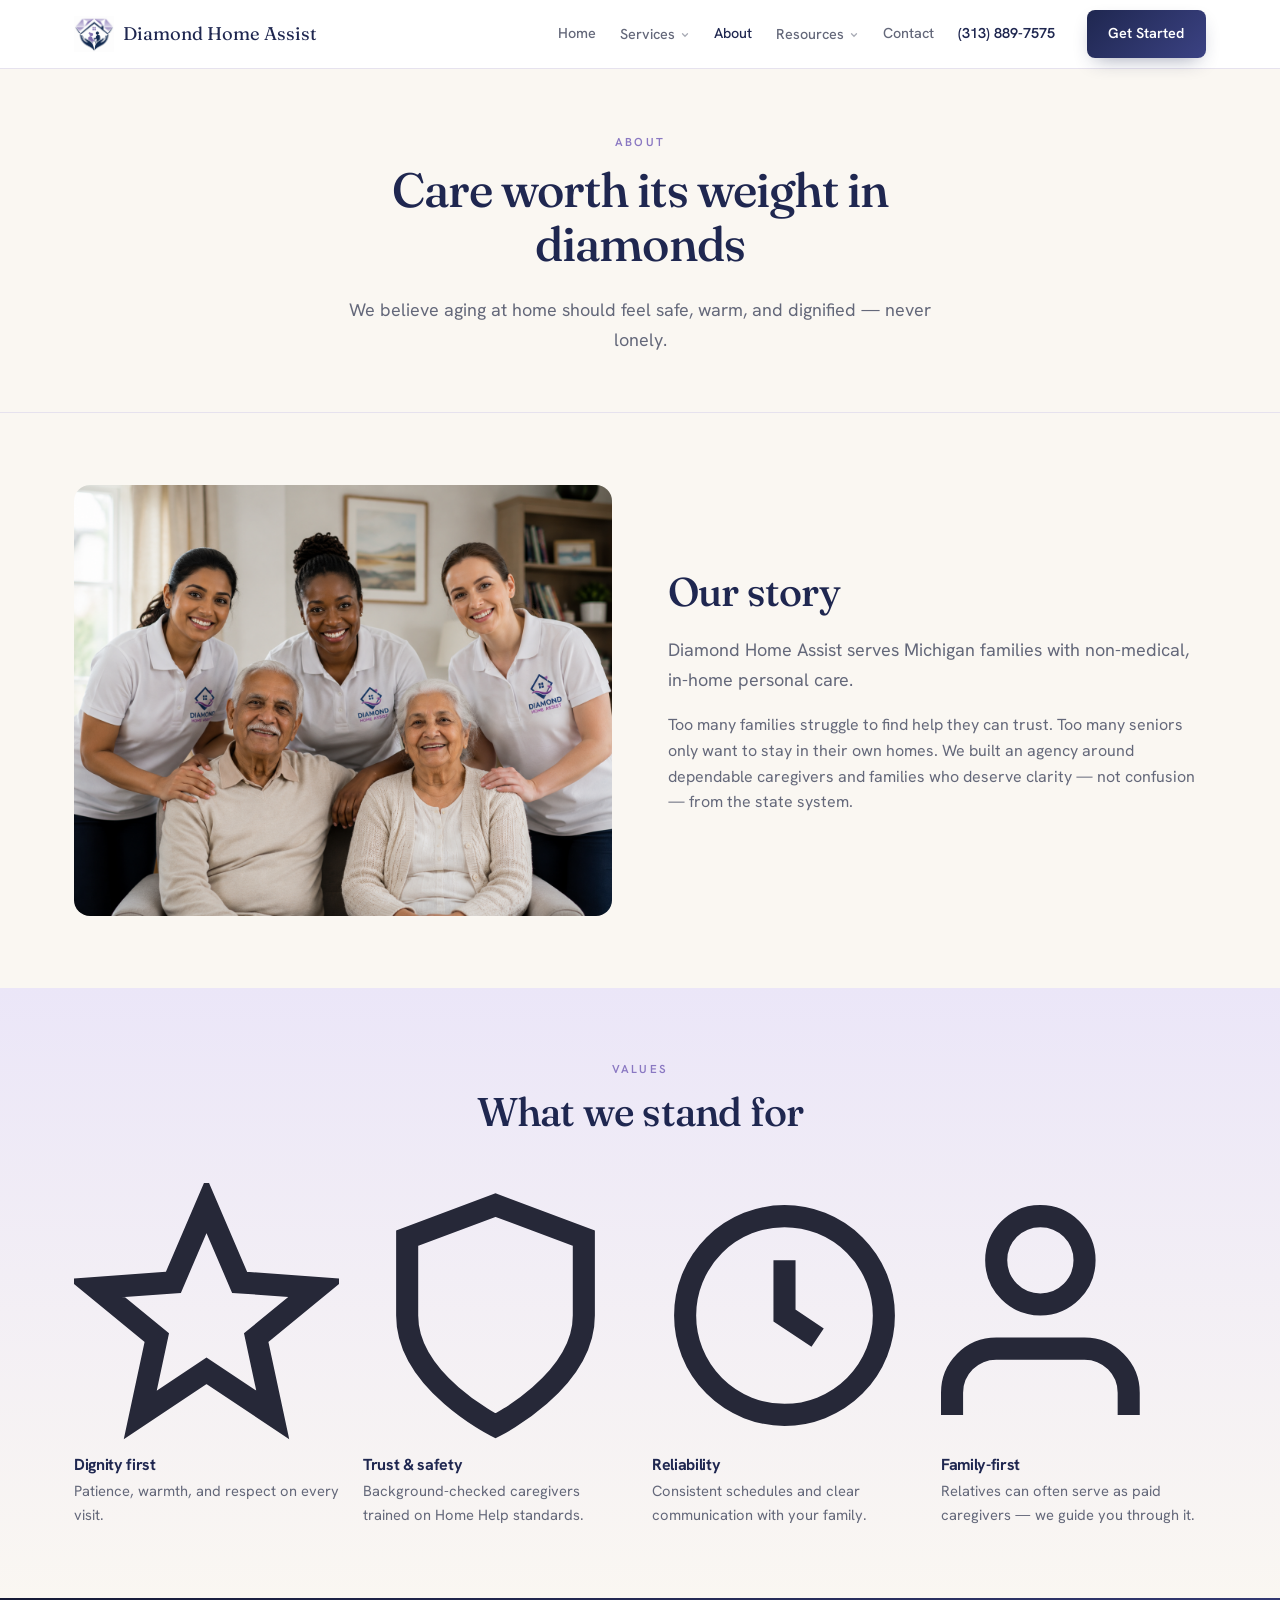
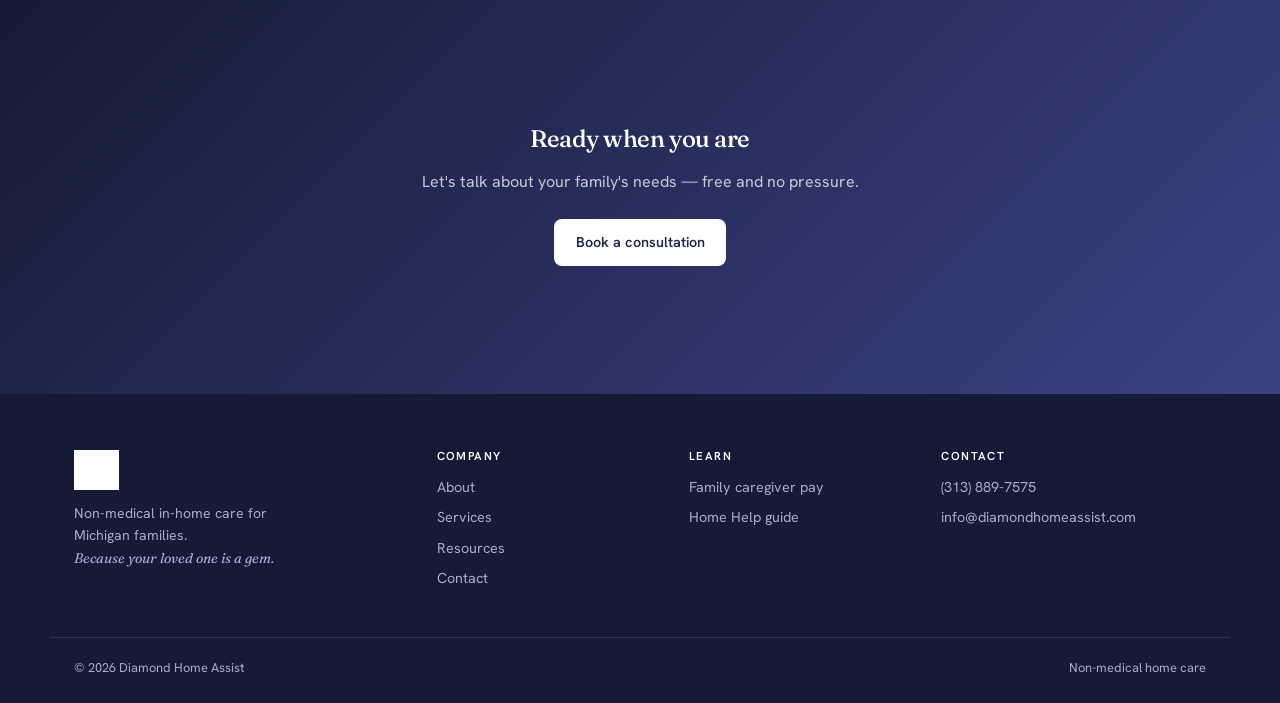
==== about.html @ fd5983e6 "Diamond Home Assist website Co-Authored-By: Claude Opus 5.5 <noreply@anthropic.com> Claude-Session: " ====
<!DOCTYPE html>
<html lang="en">
<head>
<meta charset="UTF-8">
<meta name="viewport" content="width=device-width, initial-scale=1.0">
<title>About — Diamond Home Assist</title>
<meta name="description" content="Michigan in-home care built on dignity, trust, and treating every family like our own.">
<link rel="icon" href="assets/mark.png">
<link rel="stylesheet" href="styles.css">
</head>
<body>

<header class="site-header">
  <div class="wrap nav">
    <a href="index.html" class="brand"><img src="assets/mark.png" alt=""><span>Diamond Home Assist</span></a>
    <nav class="nav-links" id="navLinks">
      <a href="index.html">Home</a>
      <div class="nav-dropdown">
        <a href="services.html" class="nav-drop-toggle">Services<svg class="nav-drop-chevron" viewBox="0 0 12 12" fill="none" aria-hidden="true"><path d="M3 4.5L6 7.5L9 4.5" stroke="currentColor" stroke-width="1.5" stroke-linecap="round"/></svg></a>
        <div class="nav-drop-menu">
          <a href="services.html">All services</a>
          <a href="services.html#personal-care">Personal care</a>
          <a href="services.html#meals">Meals &amp; nutrition</a>
          <a href="services.html#housekeeping">Housekeeping</a>
          <a href="services.html#errands">Errands &amp; rides</a>
          <a href="services.html#medication">Medication reminders</a>
          <a href="services.html#companionship">Companionship</a>
        </div>
      </div>
      <a href="about.html" class="active">About</a>
      <div class="nav-dropdown">
        <a href="articles.html" class="nav-drop-toggle">Resources<svg class="nav-drop-chevron" viewBox="0 0 12 12" fill="none" aria-hidden="true"><path d="M3 4.5L6 7.5L9 4.5" stroke="currentColor" stroke-width="1.5" stroke-linecap="round"/></svg></a>
        <div class="nav-drop-menu">
          <a href="articles.html">All resources</a>
          <a href="articles/family-caregiver-pay.html">Family caregiver pay</a>
          <a href="articles/home-help-guide.html">Home Help guide</a>
          <a href="articles/what-home-care-covers.html">What care covers</a>
        </div>
      </div>
      <a href="contact.html">Contact</a>
    </nav>
    <a href="tel:+13138897575" class="nav-phone">(313) 889-7575</a>
    <a href="contact.html" class="btn btn-primary nav-cta">Get Started</a>
    <button class="menu-btn" onclick="toggleMenu()" aria-label="Menu"><span></span><span></span><span></span></button>
  </div>
</header>

<section class="page-hero">
  <div class="wrap narrow">
    <p class="eyebrow">About</p>
    <h1>Care worth its weight in diamonds</h1>
    <p class="lead">We believe aging at home should feel safe, warm, and dignified — never lonely.</p>
  </div>
</section>

<section>
  <div class="wrap welcome-split">
    <div class="photo"><img src="assets/team-south-asian.png" alt="Diamond Home Assist team with clients"></div>
    <div>
      <h2 class="section-title">Our story</h2>
      <p class="lead">Diamond Home Assist serves Michigan families with non-medical, in-home personal care.</p>
      <p style="color:var(--muted);">Too many families struggle to find help they can trust. Too many seniors only want to stay in their own homes. We built an agency around dependable caregivers and families who deserve clarity — not confusion — from the state system.</p>
    </div>
  </div>
</section>

<section class="section-alt">
  <div class="wrap">
    <div class="section-head center">
      <p class="eyebrow">Values</p>
      <h2 class="section-title">What we stand for</h2>
    </div>
    <div class="benefit-grid">
      <div class="benefit-item"><div class="bi-icon"><svg viewBox="0 0 24 24" fill="none" stroke="currentColor" stroke-width="2"><path d="M12 2l3 7 7 .5-5.5 4.5L18 21l-6-4-6 4 1.5-7L2 9.5 9 9z"/></svg></div><h3>Dignity first</h3><p>Patience, warmth, and respect on every visit.</p></div>
      <div class="benefit-item"><div class="bi-icon"><svg viewBox="0 0 24 24" fill="none" stroke="currentColor" stroke-width="2"><path d="M12 22s8-4 8-10V5l-8-3-8 3v7c0 6 8 10 8 10z"/></svg></div><h3>Trust & safety</h3><p>Background-checked caregivers trained on Home Help standards.</p></div>
      <div class="benefit-item"><div class="bi-icon"><svg viewBox="0 0 24 24" fill="none" stroke="currentColor" stroke-width="2"><circle cx="12" cy="12" r="9"/><path d="M12 7v5l3 2"/></svg></div><h3>Reliability</h3><p>Consistent schedules and clear communication with your family.</p></div>
      <div class="benefit-item"><div class="bi-icon"><svg viewBox="0 0 24 24" fill="none" stroke="currentColor" stroke-width="2"><path d="M17 21v-2a4 4 0 00-4-4H5a4 4 0 00-4 4v2"/><circle cx="9" cy="7" r="4"/></svg></div><h3>Family-first</h3><p>Relatives can often serve as paid caregivers — we guide you through it.</p></div>
    </div>
  </div>
</section>

<section class="section-dark">
  <div class="wrap narrow cta-band">
    <h2>Ready when you are</h2>
    <p>Let's talk about your family's needs — free and no pressure.</p>
    <a href="contact.html" class="btn btn-light">Book a consultation</a>
  </div>
</section>

<footer class="site-footer">
  <div class="wrap footer-grid">
    <div class="footer-brand"><img src="assets/mark.png" alt=""><p>Non-medical in-home care for Michigan families.</p><p class="footer-tag">Because your loved one is a gem.</p></div>
    <div><h4>Company</h4><a href="about.html">About</a><a href="services.html">Services</a><a href="articles.html">Resources</a><a href="contact.html">Contact</a></div>
    <div><h4>Learn</h4><a href="articles/family-caregiver-pay.html">Family caregiver pay</a><a href="articles/home-help-guide.html">Home Help guide</a></div>
    <div><h4>Contact</h4><a href="tel:+13138897575">(313) 889-7575</a><a href="mailto:info@diamondhomeassist.com">info@diamondhomeassist.com</a></div>
  </div>
  <div class="wrap footer-bottom"><span>© 2026 Diamond Home Assist</span><span>Non-medical home care</span></div>
</footer>
<script src="script.js"></script>
</body>
</html>
---- styles.css ----
/* Diamond Home Assist — design system */

@import url('https://fonts.googleapis.com/css2?family=Fraunces:ital,opsz,wght@0,9..144,400;0,9..144,500;0,9..144,600;1,9..144,400&family=Hanken+Grotesk:wght@400;500;600;700&display=swap');

:root {
  --navy: #1f2750;
  --navy-deep: #151a36;
  --indigo: #3b4283;
  --purple: #8a78c2;
  --lavender: #b3a6db;
  --lavender-soft: #ebe6f8;
  --cream: #faf7f2;
  --gold: #d4a84b;
  --accent: #8a78c2;
  --accent-soft: #ebe6f8;
  --white: #ffffff;
  --bg: #f5f2fc;
  --ink: #262838;
  --muted: #64687a;
  --line: #e6e2ee;

  --font-display: 'Fraunces', Georgia, serif;
  --font-body: 'Hanken Grotesk', system-ui, sans-serif;
  --maxw: 1180px;
  --radius: 16px;
}

* { box-sizing: border-box; }
html { scroll-behavior: smooth; }

body {
  margin: 0;
  font-family: var(--font-body);
  font-size: 1rem;
  color: var(--ink);
  background: var(--cream);
  line-height: 1.6;
  -webkit-font-smoothing: antialiased;
}

img { max-width: 100%; display: block; height: auto; }
a { color: var(--indigo); text-decoration: none; }
a:hover { color: var(--accent); }

h1, h2, h3, h4 {
  font-family: var(--font-display);
  font-weight: 500;
  line-height: 1.12;
  color: var(--navy);
  margin: 0 0 .5em;
  letter-spacing: -0.02em;
}

.wrap { max-width: var(--maxw); margin: 0 auto; padding: 0 24px; }
.narrow { max-width: 640px; margin-left: auto; margin-right: auto; }

.eyebrow {
  font-size: .72rem;
  font-weight: 600;
  letter-spacing: .18em;
  text-transform: uppercase;
  color: var(--purple);
  margin: 0 0 .75rem;
}

.lead { font-size: 1.125rem; color: var(--muted); line-height: 1.65; }

/* Buttons */
.btn {
  display: inline-flex;
  align-items: center;
  justify-content: center;
  gap: .4rem;
  font-family: var(--font-body);
  font-weight: 600;
  font-size: .9rem;
  padding: .75rem 1.35rem;
  border-radius: 8px;
  border: none;
  cursor: pointer;
  transition: background .15s, color .15s, transform .15s;
}
.btn-primary {
  background: linear-gradient(135deg, var(--navy), var(--indigo));
  color: #fff;
  box-shadow: 0 8px 20px -8px rgba(31, 39, 80, .45);
}
.btn-primary:hover { background: linear-gradient(135deg, var(--indigo), var(--purple)); color: #fff; transform: translateY(-1px); }
.btn-outline { background: transparent; color: var(--navy); border: 1px solid var(--line); }
.btn-outline:hover { border-color: var(--navy); }
.btn-light { background: #fff; color: var(--navy); }
.btn-light:hover { background: var(--accent-soft); }

/* Header */
.site-header {
  position: sticky;
  top: 0;
  z-index: 100;
  background: rgba(255, 255, 255, .94);
  backdrop-filter: blur(8px);
  border-bottom: 1px solid var(--line);
}
.nav {
  display: flex;
  align-items: center;
  gap: 1.5rem;
  height: 68px;
}
.brand {
  display: flex;
  align-items: center;
  gap: .55rem;
  font-family: var(--font-display);
  font-size: 1.15rem;
  color: var(--navy);
  margin-right: auto;
}
.brand img { height: 36px; width: auto; }
.nav-links {
  display: flex;
  align-items: center;
  gap: 1.5rem;
}
.nav-links > a,
.nav-drop-toggle {
  font-size: .9rem;
  font-weight: 500;
  color: var(--muted);
  display: inline-flex;
  align-items: center;
  gap: .3rem;
}
.nav-links > a:hover,
.nav-links > a.active,
.nav-drop-toggle:hover,
.nav-dropdown:hover .nav-drop-toggle { color: var(--navy); }
.nav-drop-toggle.active { color: var(--navy); }

.nav-dropdown { position: relative; }

.nav-drop-chevron {
  width: 10px;
  height: 10px;
  opacity: .55;
  transition: transform .2s ease;
}
.nav-dropdown:hover .nav-drop-chevron { transform: rotate(180deg); }

.nav-drop-menu {
  position: absolute;
  top: calc(100% + 10px);
  left: 50%;
  transform: translateX(-50%) translateY(6px);
  min-width: 200px;
  padding: 8px;
  background: var(--white);
  border: 1px solid var(--line);
  border-radius: 12px;
  box-shadow: 0 16px 40px -12px rgba(31, 39, 80, .2);
  opacity: 0;
  visibility: hidden;
  pointer-events: none;
  transition: opacity .2s ease, transform .2s ease, visibility .2s;
  z-index: 120;
}
.nav-dropdown:hover .nav-drop-menu {
  opacity: 1;
  visibility: visible;
  pointer-events: auto;
  transform: translateX(-50%) translateY(0);
}
.nav-drop-menu a {
  display: block;
  padding: 9px 12px;
  font-size: .86rem;
  font-weight: 500;
  color: var(--muted);
  border-radius: 8px;
  white-space: nowrap;
}
.nav-drop-menu a:hover {
  background: var(--lavender-soft);
  color: var(--navy);
}
.nav-phone {
  font-weight: 600;
  font-size: .9rem;
  color: var(--navy);
  white-space: nowrap;
}
.nav-phone:hover { color: var(--indigo); }
.nav-cta { margin-left: 8px; }
.menu-btn { display: none; background: none; border: none; cursor: pointer; padding: 8px; }
.menu-btn span { display: block; width: 22px; height: 2px; background: var(--navy); margin: 5px 0; }

/* Sections */
section { padding: 72px 0; }
.section-alt { background: linear-gradient(180deg, var(--lavender-soft) 0%, var(--cream) 100%); }
.section-tint { background: var(--white); }
.section-dark {
  background: linear-gradient(135deg, var(--navy-deep), var(--indigo));
  color: #fff;
}
.section-dark h2 { color: #fff; }
.section-dark p { color: rgba(255, 255, 255, .75); }
.section-head { margin-bottom: 48px; }
.section-head.center { text-align: center; }
.section-head .lead { max-width: 52ch; margin: 0 auto; }
.section-title { font-size: clamp(1.75rem, 3.5vw, 2.5rem); }

/* Trust bar */
.trust-bar {
  padding: 18px 0;
  border-bottom: 1px solid var(--line);
  background: linear-gradient(90deg, var(--lavender-soft), #fff8ef, var(--lavender-soft));
}
.trust-bar .wrap {
  display: flex;
  flex-wrap: wrap;
  align-items: center;
  justify-content: center;
  gap: 12px 28px;
  font-size: .85rem;
  font-weight: 500;
  color: var(--muted);
}
.trust-bar strong { color: var(--navy); font-weight: 600; }

/* Benefit grid (Empire-style) */
.benefit-grid {
  display: grid;
  grid-template-columns: repeat(4, 1fr);
  gap: 24px;
}
.benefit-item {
  padding: 0;
}
/* legacy .bi-icon removed — use .bi-gem in animations.css */
.benefit-item h3 {
  font-family: var(--font-body);
  font-size: 1rem;
  font-weight: 700;
  margin-bottom: .35rem;
}
.benefit-item p { margin: 0; font-size: .92rem; color: var(--muted); }

/* Welcome split */
.welcome-split {
  display: grid;
  grid-template-columns: 1fr 1fr;
  gap: 56px;
  align-items: center;
}
.welcome-split .photo {
  border-radius: var(--radius);
  overflow: hidden;
}
.welcome-split .photo img {
  width: 100%;
  aspect-ratio: 5/4;
  object-fit: cover;
}

/* Provider feature */
.section-provider {
  background:
    linear-gradient(135deg, rgba(255, 255, 255, .92), rgba(250, 247, 242, .88)),
    var(--cream);
}

.provider-feature {
  display: grid;
  grid-template-columns: minmax(0, .95fr) minmax(0, 1.05fr);
  gap: 56px;
  align-items: center;
}

.provider-copy .lead {
  margin-bottom: 24px;
}

.provider-points {
  display: grid;
  gap: 14px;
  margin: 0 0 28px;
}

.provider-points div {
  padding-left: 18px;
  border-left: 3px solid var(--lavender);
}

.provider-points div:nth-child(2) { border-left-color: var(--gold); }
.provider-points div:nth-child(3) { border-left-color: var(--indigo); }

.provider-points strong {
  display: block;
  color: var(--navy);
  font-size: .98rem;
  margin-bottom: 2px;
}

.provider-points span {
  display: block;
  color: var(--muted);
  font-size: .94rem;
}

.provider-photo {
  border-radius: var(--radius);
  overflow: hidden;
  box-shadow: 0 22px 48px -28px rgba(31, 39, 80, .32);
}

.provider-photo img {
  width: 100%;
  aspect-ratio: 5 / 4;
  object-fit: cover;
}

/* Steps */
.steps {
  display: grid;
  grid-template-columns: repeat(3, 1fr);
  gap: 32px;
}
.step {
  padding: 0;
}
.step-num {
  display: inline-flex;
  align-items: center;
  justify-content: center;
  width: 44px;
  height: 44px;
  border-radius: 12px;
  background: linear-gradient(145deg, var(--purple), var(--indigo));
  color: #fff;
  font-family: var(--font-body);
  font-size: .85rem;
  font-weight: 700;
  margin-bottom: 16px;
}
.step h3 {
  font-family: var(--font-body);
  font-size: 1.05rem;
  font-weight: 700;
}
.step p { margin: 0; font-size: .92rem; color: var(--muted); }

/* Stat row (Michigan Home Help inspired) */
.stat-row {
  display: grid;
  grid-template-columns: repeat(3, 1fr);
  gap: 1px;
  background: var(--line);
  border: 1px solid var(--line);
  border-radius: var(--radius);
  overflow: hidden;
}
.stat {
  background: var(--white);
  padding: 28px 24px;
  text-align: center;
  border-top: 3px solid var(--lavender);
}
.stat:nth-child(2) { border-top-color: var(--gold); }
.stat:nth-child(3) { border-top-color: var(--indigo); }
.stat strong {
  display: block;
  font-family: var(--font-display);
  font-size: clamp(1.5rem, 3vw, 2rem);
  color: var(--navy);
  font-weight: 500;
  margin-bottom: .25rem;
}
.stat span { font-size: .88rem; color: var(--muted); }

/* Cards */
.card-grid { display: grid; gap: 20px; }
.cols-3 { grid-template-columns: repeat(3, 1fr); }
.cols-2 { grid-template-columns: repeat(2, 1fr); }
.cols-4 { grid-template-columns: repeat(4, 1fr); }
.card {
  border: 1px solid var(--line);
  border-radius: var(--radius);
  padding: 24px;
  background: var(--white);
  transition: border-color .2s, box-shadow .2s, transform .2s;
  scroll-margin-top: 88px;
}
.card:hover {
  border-color: var(--lavender);
  box-shadow: 0 12px 32px -16px rgba(138, 120, 194, .35);
  transform: translateY(-2px);
}
.card h3 {
  font-family: var(--font-body);
  font-size: 1rem;
  font-weight: 700;
}
.card p { margin: 0; font-size: .9rem; color: var(--muted); }

.split { display: grid; grid-template-columns: 1fr 1fr; gap: 48px; align-items: center; }
.photo { border-radius: var(--radius); overflow: hidden; }
.photo img { width: 100%; object-fit: cover; }

.pill-tag {
  display: inline-block;
  font-size: .72rem;
  font-weight: 600;
  text-transform: uppercase;
  letter-spacing: .08em;
  color: var(--indigo);
  background: var(--accent-soft);
  padding: .25rem .65rem;
  border-radius: 4px;
  margin-bottom: 12px;
}

.cta-band {
  text-align: center;
  padding: 56px 24px;
}
.cta-band h2 { margin-bottom: .5rem; }
.cta-band p { margin-bottom: 1.5rem; }
.cta-band .btn + .btn { margin-left: 10px; }

/* Page hero */
.page-hero {
  padding: 64px 0 40px;
  text-align: center;
  border-bottom: 1px solid var(--line);
}
.page-hero h1 { font-size: clamp(2rem, 4.5vw, 3rem); }

/* Footer */
.site-footer {
  background: var(--navy-deep);
  color: #a8adc4;
  padding: 56px 0 24px;
}
.footer-grid {
  display: grid;
  grid-template-columns: 1.5fr 1fr 1fr 1.2fr;
  gap: 32px;
}
.site-footer h4 {
  font-family: var(--font-body);
  font-size: .72rem;
  font-weight: 600;
  letter-spacing: .12em;
  text-transform: uppercase;
  color: #fff;
  margin-bottom: .85rem;
}
.site-footer a { display: block; color: #a8adc4; font-size: .9rem; margin-bottom: .45rem; }
.site-footer a:hover { color: #fff; }
.footer-brand img { height: 40px; filter: brightness(0) invert(1); margin-bottom: 12px; }
.footer-brand p { font-size: .88rem; max-width: 28ch; margin: 0; }
.footer-tag { font-family: var(--font-display); font-style: italic; color: var(--lavender, #b3a6db); margin-top: 8px; }
.footer-bottom {
  margin-top: 40px;
  padding-top: 20px;
  border-top: 1px solid rgba(255, 255, 255, .1);
  display: flex;
  justify-content: space-between;
  flex-wrap: wrap;
  gap: 8px;
  font-size: .8rem;
}

/* Hero load-in only (above the fold) */
.hero-in {
  opacity: 0;
  transform: translateY(16px);
  animation: hero-rise 0.7s cubic-bezier(0.22, 1, 0.36, 1) forwards;
}
.hero-in.d2 { animation-delay: 0.1s; }
.hero-in.d3 { animation-delay: 0.18s; }
@keyframes hero-rise {
  to { opacity: 1; transform: none; }
}

@media (max-width: 960px) {
  .benefit-grid, .cols-4 { grid-template-columns: repeat(2, 1fr); }
  .steps, .stat-row, .cols-3 { grid-template-columns: 1fr; }
  .welcome-split, .split, .provider-feature { grid-template-columns: 1fr; }
  .footer-grid { grid-template-columns: 1fr 1fr; }
}
@media (max-width: 720px) {
  .nav-links, .nav-phone, .nav-cta { display: none; }
  .menu-btn { display: block; }
  .nav-links.open {
    display: flex;
    flex-direction: column;
    align-items: stretch;
    position: absolute;
    top: 68px;
    left: 0;
    right: 0;
    background: #fff;
    padding: 20px 24px;
    border-bottom: 1px solid var(--line);
    gap: 4px;
  }
  .nav-dropdown { width: 100%; }
  .nav-drop-toggle { width: 100%; padding: 8px 0; }
  .nav-drop-menu {
    position: static;
    transform: none;
    opacity: 1;
    visibility: visible;
    pointer-events: auto;
    box-shadow: none;
    border: none;
    border-top: 1px solid var(--line);
    padding: 0 0 0 12px;
    min-width: 0;
    display: block;
    max-height: 0;
    overflow: hidden;
    transition: max-height .3s ease, padding .25s ease;
    margin-top: 2px;
  }
  .nav-dropdown.open .nav-drop-menu {
    max-height: 400px;
    padding: 6px 0 10px 12px;
  }
  .nav-dropdown.open .nav-drop-chevron { transform: rotate(180deg); }
  .nav-drop-menu a { white-space: normal; padding: 7px 10px; }
  .benefit-grid { grid-template-columns: 1fr; }
  section { padding: 52px 0; }
  .footer-grid { grid-template-columns: 1fr; }
  .hero-cards { display: none; }
  .trust-bar { padding: 8px 0; }
  .trust-bar .wrap > *:nth-child(n+4) { display: none; }
}

/* Back to top */
.back-top {
  position: fixed;
  bottom: 28px;
  right: 20px;
  width: 52px;
  height: 52px;
  border-radius: 50%;
  background: var(--navy);
  color: #fff;
  border: none;
  cursor: pointer;
  display: grid;
  place-items: center;
  box-shadow: 0 4px 16px rgba(31, 39, 80, .22);
  opacity: 0;
  transform: translateY(10px);
  transition: opacity .25s, transform .25s, background .15s;
  pointer-events: none;
  z-index: 900;
}
.back-top.is-visible {
  opacity: 1;
  transform: none;
  pointer-events: auto;
}
.back-top:hover { background: var(--indigo); }
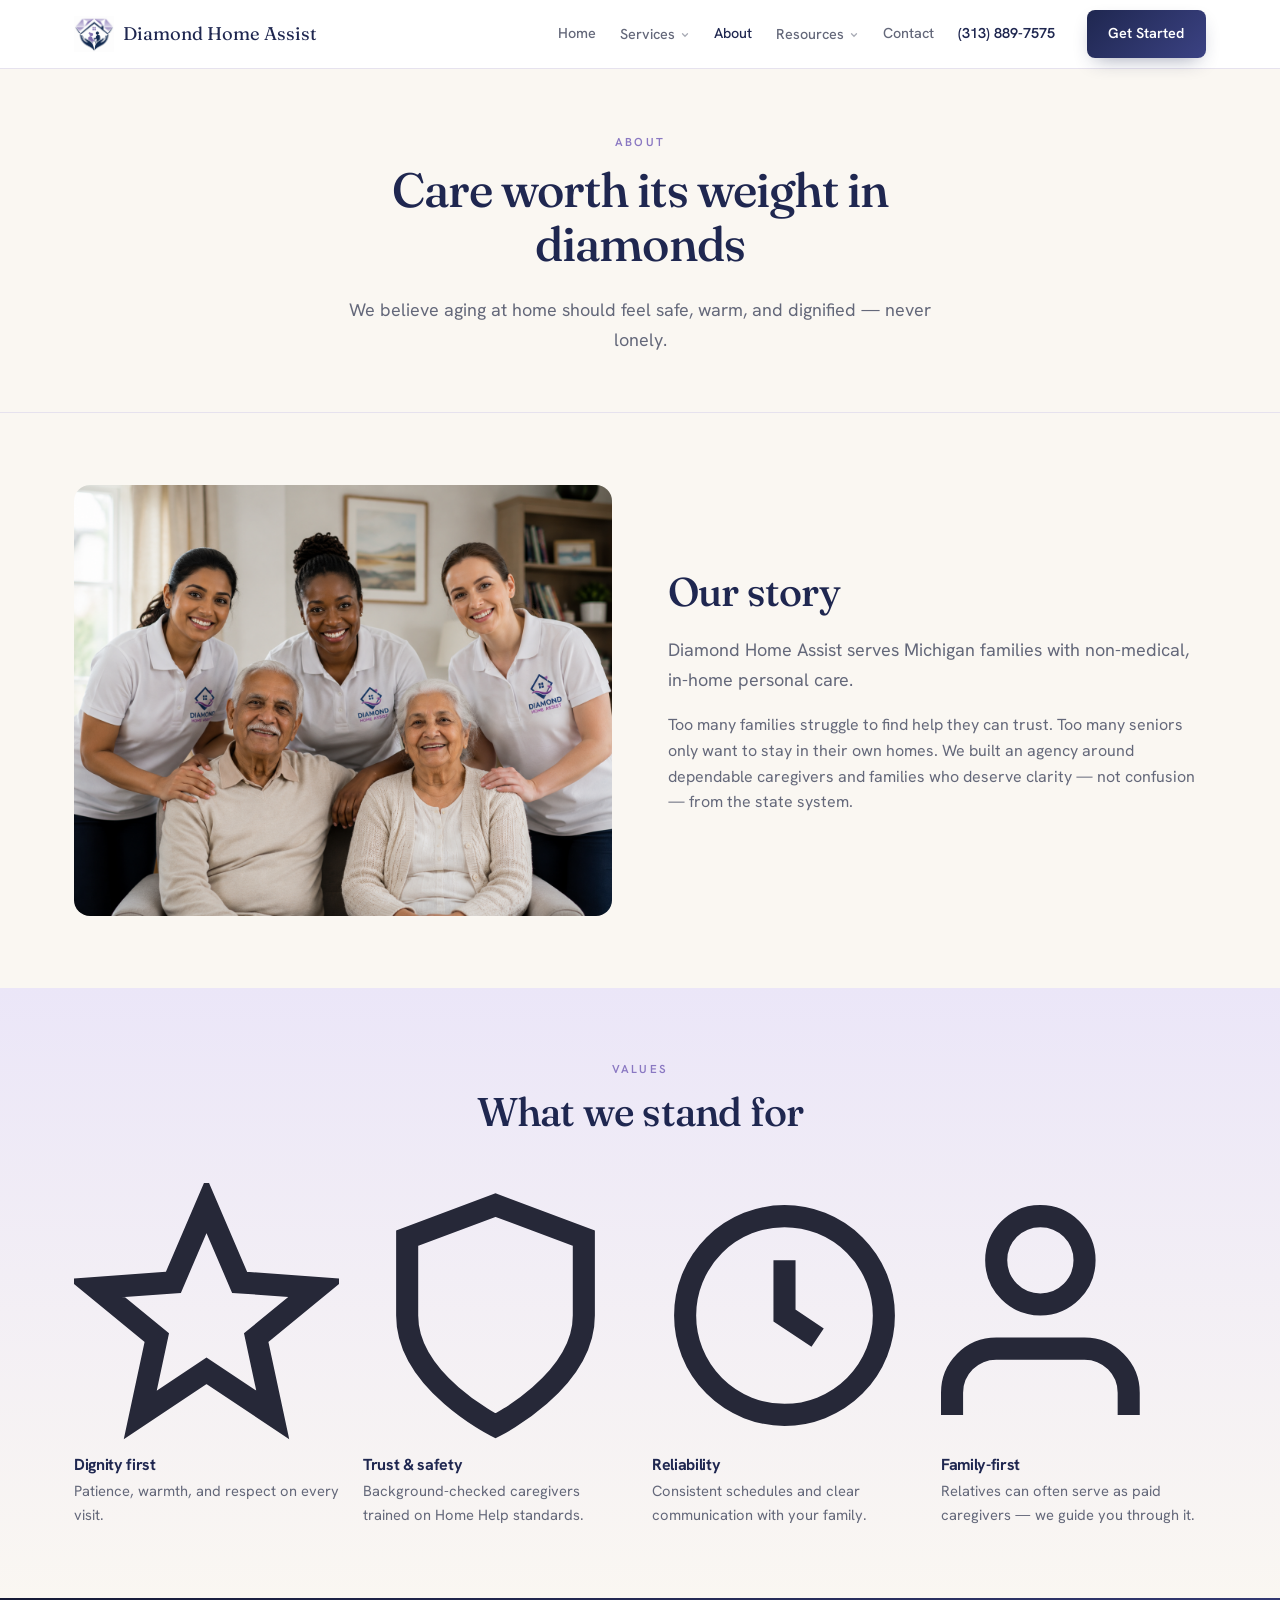
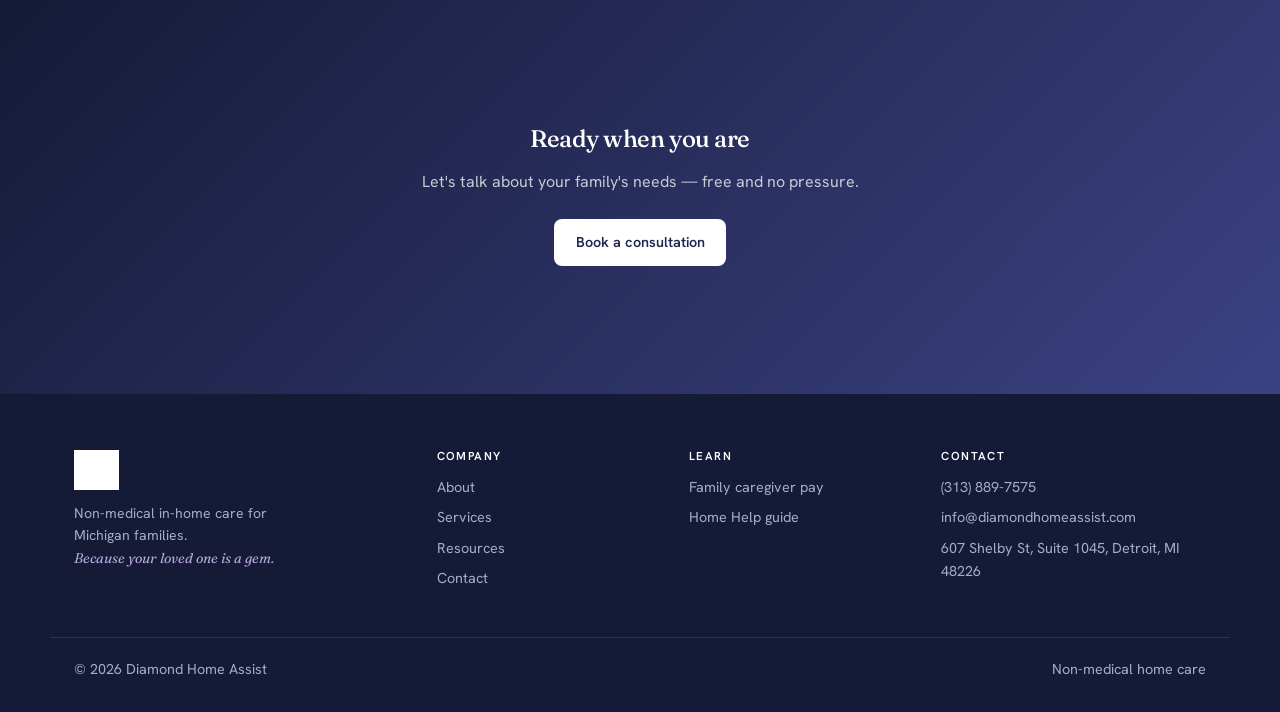
==== commit fc17a233: "Add Detroit office address to all page footers Co-Authored-By: Claude Opus 5.5 <noreply@anthropic.co" ====
--- a/about.html
+++ b/about.html
@@ -92,7 +92,7 @@
     <div class="footer-brand"><img src="assets/mark.png" alt=""><p>Non-medical in-home care for Michigan families.</p><p class="footer-tag">Because your loved one is a gem.</p></div>
     <div><h4>Company</h4><a href="about.html">About</a><a href="services.html">Services</a><a href="articles.html">Resources</a><a href="contact.html">Contact</a></div>
     <div><h4>Learn</h4><a href="articles/family-caregiver-pay.html">Family caregiver pay</a><a href="articles/home-help-guide.html">Home Help guide</a></div>
-    <div><h4>Contact</h4><a href="tel:+13138897575">(313) 889-7575</a><a href="mailto:info@diamondhomeassist.com">info@diamondhomeassist.com</a></div>
+    <div><h4>Contact</h4><a href="tel:+13138897575">(313) 889-7575</a><a href="mailto:info@diamondhomeassist.com">info@diamondhomeassist.com</a><span>607 Shelby St, Suite 1045, Detroit, MI 48226</span></div>
   </div>
   <div class="wrap footer-bottom"><span>© 2026 Diamond Home Assist</span><span>Non-medical home care</span></div>
 </footer>
--- a/styles.css
+++ b/styles.css
@@ -456,6 +456,7 @@
 }
 .site-footer a { display: block; color: #a8adc4; font-size: .9rem; margin-bottom: .45rem; }
 .site-footer a:hover { color: #fff; }
+.site-footer span { display: block; color: #a8adc4; font-size: .9rem; margin-bottom: .45rem; }
 .footer-brand img { height: 40px; filter: brightness(0) invert(1); margin-bottom: 12px; }
 .footer-brand p { font-size: .88rem; max-width: 28ch; margin: 0; }
 .footer-tag { font-family: var(--font-display); font-style: italic; color: var(--lavender, #b3a6db); margin-top: 8px; }
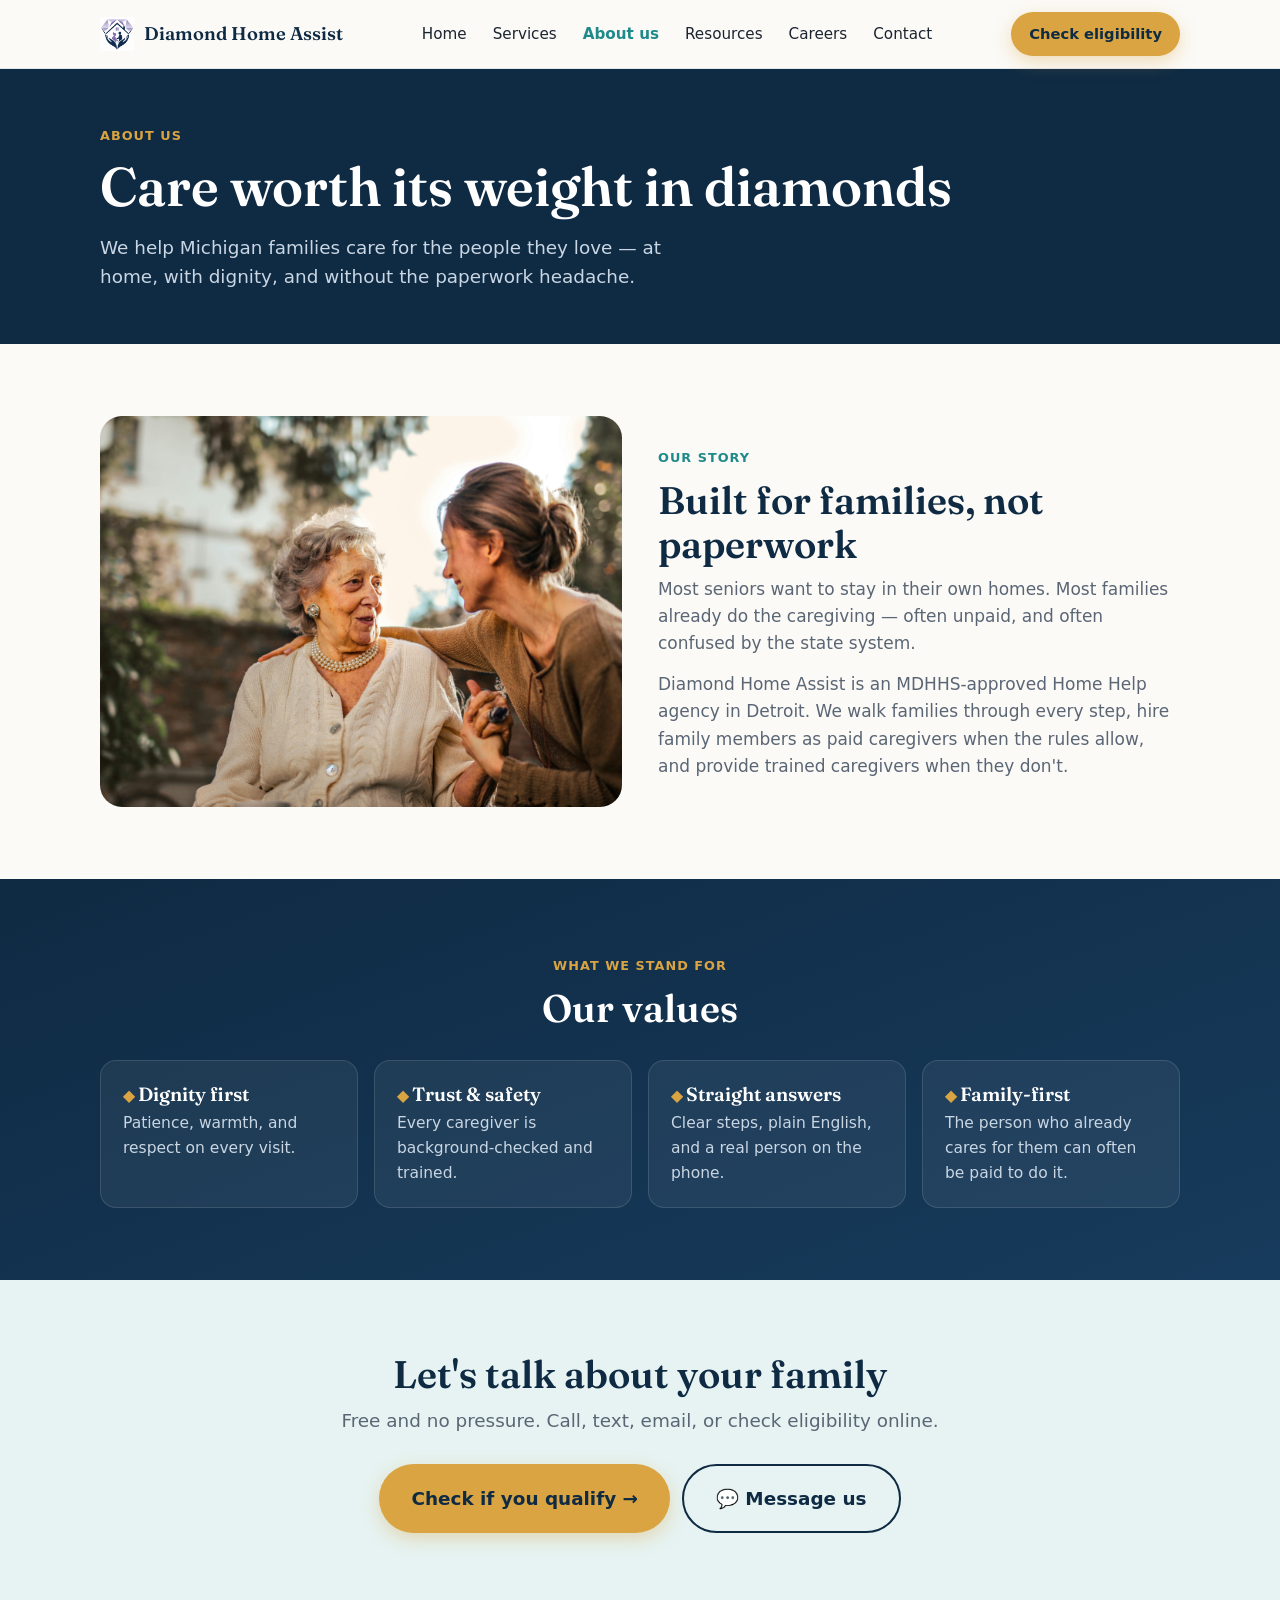
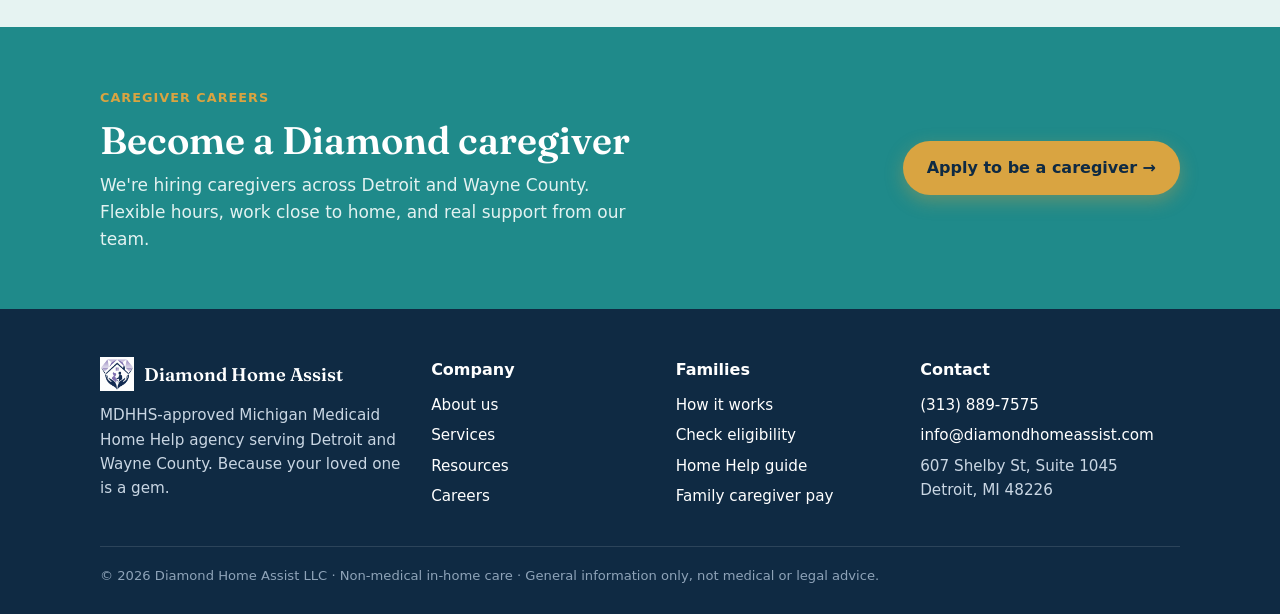
==== commit 146b4093: "Move Services, About, Resources and articles to new design; fix services Home Help doesn't cover Co-" ====
--- a/about.html
+++ b/about.html
@@ -1,101 +1,111 @@
 <!DOCTYPE html>
 <html lang="en">
 <head>
-<meta charset="UTF-8">
-<meta name="viewport" content="width=device-width, initial-scale=1.0">
-<title>About — Diamond Home Assist</title>
-<meta name="description" content="Michigan in-home care built on dignity, trust, and treating every family like our own.">
-<link rel="icon" href="assets/mark.png">
-<link rel="stylesheet" href="styles.css">
+<meta charset="utf-8">
+<meta name="viewport" content="width=device-width, initial-scale=1">
+<title>About Us | Diamond Home Assist – Detroit Home Help</title>
+<meta name="description" content="Diamond Home Assist is an MDHHS-approved Michigan Medicaid Home Help agency in Detroit helping families care for loved ones at home.">
+<link rel="icon" href="assets/mark-sm.png">
+<link rel="preconnect" href="https://fonts.googleapis.com">
+<link rel="preconnect" href="https://fonts.gstatic.com" crossorigin>
+<link href="https://fonts.googleapis.com/css2?family=Fraunces:opsz,wght@9..144,600&family=Inter:wght@400;500;600;700;800&display=swap" rel="stylesheet">
+<link rel="stylesheet" href="style.css">
+<link rel="canonical" href="https://diamondhomeassist.com/about.html">
 </head>
 <body>
 
-<header class="site-header">
+<header>
   <div class="wrap nav">
-    <a href="index.html" class="brand"><img src="assets/mark.png" alt=""><span>Diamond Home Assist</span></a>
-    <nav class="nav-links" id="navLinks">
-      <a href="index.html">Home</a>
-      <div class="nav-dropdown">
-        <a href="services.html" class="nav-drop-toggle">Services<svg class="nav-drop-chevron" viewBox="0 0 12 12" fill="none" aria-hidden="true"><path d="M3 4.5L6 7.5L9 4.5" stroke="currentColor" stroke-width="1.5" stroke-linecap="round"/></svg></a>
-        <div class="nav-drop-menu">
-          <a href="services.html">All services</a>
-          <a href="services.html#personal-care">Personal care</a>
-          <a href="services.html#meals">Meals &amp; nutrition</a>
-          <a href="services.html#housekeeping">Housekeeping</a>
-          <a href="services.html#errands">Errands &amp; rides</a>
-          <a href="services.html#medication">Medication reminders</a>
-          <a href="services.html#companionship">Companionship</a>
-        </div>
-      </div>
-      <a href="about.html" class="active">About</a>
-      <div class="nav-dropdown">
-        <a href="articles.html" class="nav-drop-toggle">Resources<svg class="nav-drop-chevron" viewBox="0 0 12 12" fill="none" aria-hidden="true"><path d="M3 4.5L6 7.5L9 4.5" stroke="currentColor" stroke-width="1.5" stroke-linecap="round"/></svg></a>
-        <div class="nav-drop-menu">
-          <a href="articles.html">All resources</a>
-          <a href="articles/family-caregiver-pay.html">Family caregiver pay</a>
-          <a href="articles/home-help-guide.html">Home Help guide</a>
-          <a href="articles/what-home-care-covers.html">What care covers</a>
-        </div>
-      </div>
-      <a href="contact.html">Contact</a>
-    </nav>
-    <a href="tel:+13138897575" class="nav-phone">(313) 889-7575</a>
-    <a href="contact.html" class="btn btn-primary nav-cta">Get Started</a>
-    <button class="menu-btn" onclick="toggleMenu()" aria-label="Menu"><span></span><span></span><span></span></button>
+    <a class="brand" href="index.html"><img src="assets/mark-sm.png" alt="">Diamond Home Assist</a>
+    <nav class="links" id="menu"><a href="index.html">Home</a><a href="services.html">Services</a><a href="about.html" class="active">About us</a><a href="articles.html">Resources</a><a href="careers.html">Careers</a><a href="#contact" data-msg>Contact</a></nav>
+    <div class="nav-right">
+      <a class="btn btn-primary btn-sm" href="eligibility.html">Check eligibility</a>
+      <button class="burger" aria-label="Open menu" aria-expanded="false" aria-controls="menu"><span></span><span></span><span></span></button>
+    </div>
   </div>
 </header>
 
-<section class="page-hero">
-  <div class="wrap narrow">
-    <p class="eyebrow">About</p>
-    <h1>Care worth its weight in diamonds</h1>
-    <p class="lead">We believe aging at home should feel safe, warm, and dignified — never lonely.</p>
+<section class="page-hero"><div class="wrap">
+  <span class="eyebrow">About us</span>
+  <h1>Care worth its weight in diamonds</h1>
+  <p class="lead" style="margin-top:14px">We help Michigan families care for the people they love — at home, with dignity, and without the paperwork headache.</p>
+</div></section>
+
+<section><div class="wrap grid2">
+  <div class="rounded"><img src="assets/elder-companion.jpg" alt="Caregiver sitting with an older woman at home"></div>
+  <div>
+    <span class="eyebrow">Our story</span>
+    <h2>Built for families, not paperwork</h2>
+    <p style="color:var(--muted);margin-bottom:14px">Most seniors want to stay in their own homes. Most families already do the caregiving — often unpaid, and often confused by the state system.</p>
+    <p style="color:var(--muted)">Diamond Home Assist is an MDHHS-approved Home Help agency in Detroit. We walk families through every step, hire family members as paid caregivers when the rules allow, and provide trained caregivers when they don't.</p>
   </div>
-</section>
+</div></section>
 
-<section>
-  <div class="wrap welcome-split">
-    <div class="photo"><img src="assets/team-south-asian.png" alt="Diamond Home Assist team with clients"></div>
-    <div>
-      <h2 class="section-title">Our story</h2>
-      <p class="lead">Diamond Home Assist serves Michigan families with non-medical, in-home personal care.</p>
-      <p style="color:var(--muted);">Too many families struggle to find help they can trust. Too many seniors only want to stay in their own homes. We built an agency around dependable caregivers and families who deserve clarity — not confusion — from the state system.</p>
+<section class="why"><div class="wrap center">
+  <span class="eyebrow">What we stand for</span>
+  <h2>Our values</h2>
+  <div class="why-grid four" style="text-align:left;margin-top:30px">
+    <div class="why-item"><h3>Dignity first</h3><p>Patience, warmth, and respect on every visit.</p></div>
+    <div class="why-item"><h3>Trust &amp; safety</h3><p>Every caregiver is background-checked and trained.</p></div>
+    <div class="why-item"><h3>Straight answers</h3><p>Clear steps, plain English, and a real person on the phone.</p></div>
+    <div class="why-item"><h3>Family-first</h3><p>The person who already cares for them can often be paid to do it.</p></div>
+  </div>
+</div></section>
+
+<section class="cta-band">
+  <div class="wrap center">
+    <h2>Let's talk about your family</h2>
+    <p class="lead">Free and no pressure. Call, text, email, or check eligibility online.</p>
+    <div class="hero-ctas" style="justify-content:center">
+      <a class="btn btn-primary btn-lg" href="eligibility.html">Check if you qualify →</a>
+      <a class="btn btn-ghost btn-lg" href="#contact" data-msg>💬 Message us</a>
     </div>
   </div>
 </section>
 
-<section class="section-alt">
-  <div class="wrap">
-    <div class="section-head center">
-      <p class="eyebrow">Values</p>
-      <h2 class="section-title">What we stand for</h2>
-    </div>
-    <div class="benefit-grid">
-      <div class="benefit-item"><div class="bi-icon"><svg viewBox="0 0 24 24" fill="none" stroke="currentColor" stroke-width="2"><path d="M12 2l3 7 7 .5-5.5 4.5L18 21l-6-4-6 4 1.5-7L2 9.5 9 9z"/></svg></div><h3>Dignity first</h3><p>Patience, warmth, and respect on every visit.</p></div>
-      <div class="benefit-item"><div class="bi-icon"><svg viewBox="0 0 24 24" fill="none" stroke="currentColor" stroke-width="2"><path d="M12 22s8-4 8-10V5l-8-3-8 3v7c0 6 8 10 8 10z"/></svg></div><h3>Trust & safety</h3><p>Background-checked caregivers trained on Home Help standards.</p></div>
-      <div class="benefit-item"><div class="bi-icon"><svg viewBox="0 0 24 24" fill="none" stroke="currentColor" stroke-width="2"><circle cx="12" cy="12" r="9"/><path d="M12 7v5l3 2"/></svg></div><h3>Reliability</h3><p>Consistent schedules and clear communication with your family.</p></div>
-      <div class="benefit-item"><div class="bi-icon"><svg viewBox="0 0 24 24" fill="none" stroke="currentColor" stroke-width="2"><path d="M17 21v-2a4 4 0 00-4-4H5a4 4 0 00-4 4v2"/><circle cx="9" cy="7" r="4"/></svg></div><h3>Family-first</h3><p>Relatives can often serve as paid caregivers — we guide you through it.</p></div>
-    </div>
+<section class="hiring">
+  <div class="wrap hiring-inner">
+    <div><span class="eyebrow">Caregiver careers</span><h2>Become a Diamond caregiver</h2><p>We're hiring caregivers across Detroit and Wayne County. Flexible hours, work close to home, and real support from our team.</p></div>
+    <a class="btn btn-primary" href="careers.html">Apply to be a caregiver →</a>
   </div>
 </section>
-
-<section class="section-dark">
-  <div class="wrap narrow cta-band">
-    <h2>Ready when you are</h2>
-    <p>Let's talk about your family's needs — free and no pressure.</p>
-    <a href="contact.html" class="btn btn-light">Book a consultation</a>
+<footer>
+  <div class="wrap">
+    <div class="fgrid fgrid4">
+      <div><a class="brand" href="index.html" style="color:#fff"><img src="assets/mark-sm.png" alt="">Diamond Home Assist</a>
+        <p style="margin-top:12px;max-width:340px">MDHHS-approved Michigan Medicaid Home Help agency serving Detroit and Wayne County. Because your loved one is a gem.</p></div>
+      <div><h4>Company</h4><ul><li><a href="about.html">About us</a></li><li><a href="services.html">Services</a></li><li><a href="articles.html">Resources</a></li><li><a href="careers.html">Careers</a></li></ul></div>
+      <div><h4>Families</h4><ul><li><a href="index.html#how">How it works</a></li><li><a href="eligibility.html">Check eligibility</a></li><li><a href="articles/home-help-guide.html">Home Help guide</a></li><li><a href="articles/family-caregiver-pay.html">Family caregiver pay</a></li></ul></div>
+      <div><h4>Contact</h4><ul><li><a href="tel:+13138897575">(313) 889-7575</a></li><li><a href="mailto:info@diamondhomeassist.com">info@diamondhomeassist.com</a></li><li>607 Shelby St, Suite 1045<br>Detroit, MI 48226</li></ul></div>
+    </div>
+    <div class="legal">© 2026 Diamond Home Assist LLC · Non-medical in-home care · General information only, not medical or legal advice.</div>
   </div>
-</section>
-
-<footer class="site-footer">
-  <div class="wrap footer-grid">
-    <div class="footer-brand"><img src="assets/mark.png" alt=""><p>Non-medical in-home care for Michigan families.</p><p class="footer-tag">Because your loved one is a gem.</p></div>
-    <div><h4>Company</h4><a href="about.html">About</a><a href="services.html">Services</a><a href="articles.html">Resources</a><a href="contact.html">Contact</a></div>
-    <div><h4>Learn</h4><a href="articles/family-caregiver-pay.html">Family caregiver pay</a><a href="articles/home-help-guide.html">Home Help guide</a></div>
-    <div><h4>Contact</h4><a href="tel:+13138897575">(313) 889-7575</a><a href="mailto:info@diamondhomeassist.com">info@diamondhomeassist.com</a><span>607 Shelby St, Suite 1045, Detroit, MI 48226</span></div>
+</footer>
+<div class="callbar">
+  <a class="btn btn-primary" href="tel:+13138897575">📞 Call now</a>
+  <a class="btn btn-ghost" href="#contact" data-msg>💬 Message us</a>
+</div>
+<div class="msg-modal" id="msgModal" hidden>
+  <div class="msg-box" role="dialog" aria-modal="true" aria-labelledby="msgTitle">
+    <button class="msg-close" aria-label="Close">×</button>
+    <h3 id="msgTitle">How would you like to reach us?</h3>
+    <p>We usually reply within one business day.</p>
+    <a class="msg-opt" href="tel:+13138897575"><span>📞</span><div><strong>Call us</strong><small>(313) 889-7575</small></div></a>
+    <a class="msg-opt" href="sms:+13138897575"><span>💬</span><div><strong>Send a text</strong><small>(313) 889-7575</small></div></a>
+    <a class="msg-opt" href="mailto:info@diamondhomeassist.com?subject=Question%20about%20Home%20Help"><span>✉️</span><div><strong>Email us</strong><small>info@diamondhomeassist.com</small></div></a>
+    <a class="msg-opt" href="eligibility.html"><span>✅</span><div><strong>Check if you qualify</strong><small>6 quick questions, instant answer</small></div></a>
   </div>
-  <div class="wrap footer-bottom"><span>© 2026 Diamond Home Assist</span><span>Non-medical home care</span></div>
-</footer>
-<script src="script.js"></script>
+</div>
+<script>
+(function(){
+  var m=document.getElementById('msgModal'),b=document.querySelector('.burger'),menu=document.getElementById('menu');
+  function open(e){e&&e.preventDefault();m.hidden=false;menu.classList.remove('open');b.setAttribute('aria-expanded','false')}
+  document.querySelectorAll('[data-msg]').forEach(function(a){a.addEventListener('click',open)});
+  m.addEventListener('click',function(e){if(e.target===m||e.target.classList.contains('msg-close'))m.hidden=true});
+  m.querySelectorAll('.msg-opt').forEach(function(a){a.addEventListener('click',function(){m.hidden=true})});
+  document.addEventListener('keydown',function(e){if(e.key==='Escape')m.hidden=true});
+  b.addEventListener('click',function(){var o=menu.classList.toggle('open');b.setAttribute('aria-expanded',o)});
+})();
+</script>
 </body>
 </html>
--- a/style.css
+++ b/style.css
@@ -0,0 +1,209 @@
+:root{
+  --navy:#0f2a43; --navy-2:#173b5c; --teal:#1f8a8a; --teal-soft:#e6f3f2;
+  --gold:#d9a441; --ink:#1c2430; --muted:#5b6675; --line:#e3e7ec;
+  --bg:#fbfaf7; --card:#ffffff; --radius:16px;
+}
+*{box-sizing:border-box;margin:0;padding:0}
+html{scroll-behavior:smooth}
+body{font-family:'Inter',system-ui,-apple-system,Segoe UI,Roboto,sans-serif;color:var(--ink);background:var(--bg);line-height:1.6;font-size:17px;padding-bottom:72px}
+@media(min-width:900px){body{padding-bottom:0}}
+img{max-width:100%;display:block}
+a{color:var(--teal)}
+h1,h2,h3{font-family:'Fraunces',Georgia,serif;color:var(--navy);line-height:1.15;font-weight:600}
+h1{font-size:clamp(2.1rem,6vw,3.4rem)}
+h2{font-size:clamp(1.7rem,4.5vw,2.4rem);margin-bottom:.6rem}
+h3{font-size:1.2rem;margin-bottom:.35rem}
+.wrap{max-width:1120px;margin:0 auto;padding:0 20px}
+.eyebrow{display:inline-block;font-size:.8rem;font-weight:700;letter-spacing:.08em;text-transform:uppercase;color:var(--teal);margin-bottom:.6rem}
+.lead{font-size:1.15rem;color:var(--muted);max-width:620px}
+
+/* header */
+header{position:sticky;top:0;z-index:20;background:rgba(251,250,247,.94);backdrop-filter:blur(8px);border-bottom:1px solid var(--line)}
+.nav{display:flex;align-items:center;justify-content:space-between;height:68px;gap:16px}
+.brand{display:flex;align-items:center;gap:10px;text-decoration:none;color:var(--navy);font-family:'Fraunces',serif;font-weight:600;font-size:1.15rem}
+.brand img{width:34px;height:34px}
+.links{display:none;gap:26px;align-items:center}
+.links a{color:var(--ink);text-decoration:none;font-weight:500;font-size:.95rem}
+.links a:hover{color:var(--teal)}
+@media(min-width:900px){.links{display:flex}}
+.btn{display:inline-flex;align-items:center;justify-content:center;gap:8px;padding:14px 24px;border-radius:999px;font-weight:700;text-decoration:none;border:0;cursor:pointer;font-size:1rem;font-family:inherit;transition:transform .15s,box-shadow .15s}
+.btn:hover{transform:translateY(-1px)}
+.btn-primary{background:var(--gold);color:var(--navy);box-shadow:0 6px 18px rgba(217,164,65,.35)}
+.btn-dark{background:var(--navy);color:#fff}
+.btn-ghost{background:transparent;color:var(--navy);border:2px solid var(--navy)}
+.btn-sm{padding:10px 18px;font-size:.92rem}
+.nav .call{display:none}
+@media(min-width:600px){.nav .call{display:inline-flex}}
+
+/* hero */
+.hero{background:linear-gradient(160deg,var(--navy) 0%,var(--navy-2) 100%);color:#fff;padding:56px 0 64px;overflow:hidden}
+.hero h1{color:#fff}
+.hero .lead{color:#c9d6e3}
+.hero-grid{display:grid;gap:36px;align-items:center}
+@media(min-width:900px){.hero-grid{grid-template-columns:1.1fr .9fr}}
+.hero .eyebrow{color:var(--gold)}
+.hero-ctas{display:flex;flex-wrap:wrap;gap:12px;margin:28px 0 22px}
+.hero .btn-ghost{color:#fff;border-color:rgba(255,255,255,.5)}
+.trust{display:flex;flex-wrap:wrap;gap:10px 22px;font-size:.92rem;color:#c9d6e3}
+.trust span::before{content:"✓ ";color:var(--gold);font-weight:700}
+.hero-img{border-radius:24px;overflow:hidden;box-shadow:0 24px 60px rgba(0,0,0,.35);aspect-ratio:4/3;background:#23476b}
+.hero-img img{width:100%;height:100%;object-fit:cover}
+
+/* sections */
+section{padding:72px 0}
+.alt{background:#fff;border-top:1px solid var(--line);border-bottom:1px solid var(--line)}
+.center{text-align:center}
+.center .lead{margin:0 auto}
+.grid3{display:grid;gap:20px;margin-top:36px}
+@media(min-width:800px){.grid3{grid-template-columns:repeat(3,1fr)}}
+.grid2{display:grid;gap:36px;align-items:center}
+@media(min-width:900px){.grid2{grid-template-columns:1fr 1fr}}
+.card{background:var(--card);border:1px solid var(--line);border-radius:var(--radius);padding:26px}
+.num{width:40px;height:40px;border-radius:50%;background:var(--teal-soft);color:var(--teal);font-weight:800;display:flex;align-items:center;justify-content:center;margin-bottom:14px}
+.card p{color:var(--muted)}
+.check{list-style:none;margin:20px 0}
+.check li{padding:10px 0 10px 36px;position:relative;border-bottom:1px solid var(--line)}
+.check li::before{content:"✓";position:absolute;left:0;top:9px;width:24px;height:24px;border-radius:50%;background:var(--teal);color:#fff;font-size:.8rem;font-weight:700;display:flex;align-items:center;justify-content:center}
+.rounded{border-radius:22px;overflow:hidden;aspect-ratio:4/3;background:var(--teal-soft)}
+.rounded img{width:100%;height:100%;object-fit:cover}
+.chips{display:flex;flex-wrap:wrap;gap:10px;margin-top:24px;justify-content:center}
+.chip{background:var(--teal-soft);color:var(--navy);padding:8px 16px;border-radius:999px;font-weight:600;font-size:.95rem}
+
+/* faq */
+details{background:#fff;border:1px solid var(--line);border-radius:12px;padding:18px 20px;margin-bottom:12px}
+summary{cursor:pointer;font-weight:700;color:var(--navy);list-style:none;display:flex;justify-content:space-between;gap:12px}
+summary::after{content:"+";font-size:1.4rem;line-height:1;color:var(--teal)}
+details[open] summary::after{content:"–"}
+details p{margin-top:10px;color:var(--muted)}
+.faq{max-width:760px;margin:36px auto 0}
+
+/* form */
+.form-section{background:linear-gradient(180deg,var(--teal-soft),var(--bg))}
+.form-card{background:#fff;border-radius:24px;padding:28px;box-shadow:0 20px 50px rgba(15,42,67,.12);border:1px solid var(--line)}
+@media(min-width:700px){.form-card{padding:40px}}
+.field{margin-bottom:18px}
+.field label,.field legend{display:block;font-weight:600;margin-bottom:6px;color:var(--navy);font-size:.97rem}
+.field input,.field select,.field textarea{width:100%;padding:14px 16px;border:1.5px solid #cfd6de;border-radius:12px;font-size:1rem;font-family:inherit;background:#fff;color:var(--ink)}
+.field input:focus,.field select:focus,.field textarea:focus{outline:none;border-color:var(--teal);box-shadow:0 0 0 3px rgba(31,138,138,.15)}
+.row2{display:grid;gap:0 16px}
+@media(min-width:600px){.row2{grid-template-columns:1fr 1fr}}
+fieldset{border:0}
+.opts{display:flex;flex-wrap:wrap;gap:10px}
+.opts label{display:flex;align-items:center;gap:8px;border:1.5px solid #cfd6de;border-radius:999px;padding:10px 16px;cursor:pointer;font-weight:500;color:var(--ink);margin:0}
+.opts input{width:auto;accent-color:var(--teal)}
+.opts label:has(input:checked){border-color:var(--teal);background:var(--teal-soft)}
+.form-card .btn{width:100%;margin-top:6px;font-size:1.05rem;padding:16px}
+.fine{font-size:.85rem;color:var(--muted);margin-top:14px;text-align:center}
+.hp{position:absolute;left:-9999px}
+
+/* footer */
+footer{background:var(--navy);color:#c9d6e3;padding:48px 0 28px;font-size:.95rem}
+footer a{color:#fff;text-decoration:none}
+.fgrid{display:grid;gap:28px}
+@media(min-width:800px){.fgrid{grid-template-columns:1.4fr 1fr 1fr}}
+footer h4{color:#fff;margin-bottom:10px;font-size:1rem}
+footer li{list-style:none;margin:6px 0}
+.legal{border-top:1px solid rgba(255,255,255,.12);margin-top:32px;padding-top:18px;font-size:.82rem;color:#8ea3b8}
+
+/* mobile call bar */
+.callbar{position:fixed;bottom:0;left:0;right:0;z-index:30;display:grid;grid-template-columns:1fr 1fr;gap:10px;padding:10px 12px calc(10px + env(safe-area-inset-bottom));background:#fff;border-top:1px solid var(--line);box-shadow:0 -6px 20px rgba(0,0,0,.08)}
+.callbar .btn{padding:13px 10px;font-size:.95rem}
+@media(min-width:900px){.callbar{display:none}}
+
+/* page hero (inner pages) */
+.page-hero{background:var(--navy);color:#fff;padding:52px 0}
+.page-hero h1{color:#fff}
+.page-hero .lead{color:#c9d6e3}
+.page-hero .eyebrow{color:var(--gold)}
+
+/* --- Reach Higher–inspired additions --- */
+.talk-first{color:#c9d6e3;font-size:.95rem;margin:-6px 0 18px}
+.talk-first a{color:var(--gold);font-weight:700}
+.ticker{background:var(--gold);color:var(--navy);display:flex;align-items:center;overflow:hidden;font-weight:700}
+.ticker-label{flex:none;background:var(--navy);color:var(--gold);padding:14px 18px;font-size:.8rem;letter-spacing:.08em;text-transform:uppercase;z-index:1}
+.ticker-track{overflow:hidden;flex:1}
+.ticker-row{display:flex;width:max-content;animation:ticker 32s linear infinite}
+.ticker-row span{padding:14px 22px;white-space:nowrap}
+.ticker-row span::after{content:"◆";margin-left:44px;font-size:.6rem;vertical-align:middle;opacity:.6}
+@keyframes ticker{to{transform:translateX(-50%)}}
+@media(prefers-reduced-motion:reduce){.ticker-row{animation:none}}
+.svc-grid{display:grid;gap:20px;margin-top:36px;text-align:left}
+@media(min-width:700px){.svc-grid{grid-template-columns:repeat(2,1fr)}}
+@media(min-width:1000px){.svc-grid{grid-template-columns:repeat(3,1fr)}}
+.svc{position:relative;transition:transform .2s,box-shadow .2s}
+.svc:hover{transform:translateY(-3px);box-shadow:0 14px 34px rgba(15,42,67,.1)}
+.svc-ico{font-size:1.6rem;width:52px;height:52px;border-radius:14px;background:var(--teal-soft);display:flex;align-items:center;justify-content:center;margin-bottom:14px}
+.svc.soon{background:#f6f4ee;border-style:dashed}
+.badge{position:absolute;top:18px;right:18px;background:var(--navy);color:var(--gold);font-size:.72rem;font-weight:800;letter-spacing:.06em;text-transform:uppercase;padding:5px 10px;border-radius:999px}
+.why{background:linear-gradient(160deg,var(--navy) 0%,var(--navy-2) 100%);color:#fff}
+.why h2,.why h3{color:#fff}
+.why .eyebrow{color:var(--gold)}
+.why .lead{color:#c9d6e3}
+.why-grid{display:grid;gap:16px}
+@media(min-width:600px){.why-grid{grid-template-columns:1fr 1fr}}
+.why-item{background:rgba(255,255,255,.06);border:1px solid rgba(255,255,255,.12);border-radius:var(--radius);padding:22px}
+.why-item h3::before{content:"◆ ";color:var(--gold);font-size:.8em}
+.why-item p{color:#c9d6e3;font-size:.97rem}
+.areas{background:var(--teal-soft);padding:18px 0;text-align:center;color:var(--navy);font-size:.95rem}
+.hiring{background:var(--teal);color:#fff;padding:56px 0}
+.hiring h2{color:#fff}
+.hiring .eyebrow{color:var(--gold)}
+.hiring p{color:#e3f2f1;max-width:560px}
+.hiring-inner{display:flex;flex-wrap:wrap;gap:24px;align-items:center;justify-content:space-between}
+
+/* --- nav + contact refresh --- */
+.nav-right{display:flex;align-items:center;gap:10px}
+.links a.active{color:var(--teal);font-weight:700}
+.burger{display:flex;flex-direction:column;gap:5px;background:none;border:0;padding:8px;cursor:pointer}
+.burger span{width:24px;height:2.5px;background:var(--navy);border-radius:2px}
+@media(max-width:899px){
+  .links.open{display:flex;flex-direction:column;align-items:stretch;gap:0;position:absolute;top:68px;left:0;right:0;background:#fff;border-bottom:1px solid var(--line);box-shadow:0 12px 24px rgba(15,42,67,.08);padding:8px 20px 16px}
+  .links.open a{padding:14px 0;border-bottom:1px solid var(--line);font-size:1.05rem}
+  .nav-right .btn{display:none}
+}
+@media(min-width:900px){.burger{display:none}}
+.btn-lg{padding:18px 32px;font-size:1.15rem}
+.btn-light{background:#fff;color:var(--navy)}
+.hero h1{max-width:20ch}
+.hero-links{display:flex;flex-wrap:wrap;gap:8px 24px;margin:-4px 0 22px}
+.hero-links a{color:#fff;font-weight:600;text-decoration:underline;text-underline-offset:4px;text-decoration-color:rgba(255,255,255,.4)}
+.hero-links a:hover{color:var(--gold)}
+.msg-modal{position:fixed;inset:0;z-index:100;background:rgba(15,42,67,.55);display:flex;align-items:center;justify-content:center;padding:20px}
+.msg-modal[hidden]{display:none}
+.msg-box{background:#fff;border-radius:20px;padding:28px;max-width:420px;width:100%;position:relative;box-shadow:0 30px 80px rgba(0,0,0,.3)}
+.msg-box h3{font-size:1.4rem;padding-right:30px}
+.msg-box>p{color:var(--muted);margin-bottom:16px}
+.msg-close{position:absolute;top:14px;right:16px;background:none;border:0;font-size:1.8rem;line-height:1;color:var(--muted);cursor:pointer}
+.msg-opt{display:flex;align-items:center;gap:14px;padding:14px 16px;border:1.5px solid var(--line);border-radius:14px;margin-bottom:10px;text-decoration:none;color:var(--ink);transition:border-color .15s,background .15s}
+.msg-opt:hover{border-color:var(--teal);background:var(--teal-soft)}
+.msg-opt span{font-size:1.4rem}
+.msg-opt strong{display:block;color:var(--navy)}
+.msg-opt small{color:var(--muted);font-size:.9rem}
+
+/* --- inner pages --- */
+@media(min-width:900px){.fgrid4{grid-template-columns:1.4fr 1fr 1fr 1.2fr}}
+.links a{white-space:nowrap}
+.note-box{max-width:820px;margin:32px auto 0;background:#fdf6e6;border:1px solid #f0dcae;border-radius:14px;padding:18px 22px;color:var(--ink);font-size:.97rem}
+.cta-band{background:var(--teal-soft)}
+.why-grid.four{grid-template-columns:repeat(auto-fit,minmax(220px,1fr))}
+.res{display:block;text-decoration:none;color:var(--ink);transition:transform .2s,box-shadow .2s}
+.res:hover{transform:translateY(-3px);box-shadow:0 14px 34px rgba(15,42,67,.1)}
+.res .more{display:inline-block;margin-top:12px;color:var(--teal);font-weight:700}
+.pill-tag{display:inline-block;background:var(--teal-soft);color:var(--teal);font-size:.75rem;font-weight:800;letter-spacing:.06em;text-transform:uppercase;padding:5px 12px;border-radius:999px;margin-bottom:12px}
+.article-page section{padding:48px 0 64px!important}
+.article{max-width:760px}
+.article .back{display:inline-block;color:var(--teal);font-weight:600;text-decoration:none;margin-bottom:18px}
+.article .meta{color:var(--muted);margin:8px 0 28px;font-size:.95rem}
+.article h2{font-size:1.6rem;margin:36px 0 12px}
+.article p{margin-bottom:14px;color:#333d4a;font-size:1.05rem}
+.article ul,.article ol{margin:0 0 16px 22px}
+.article li{margin:6px 0}
+.article .grid2{gap:12px;align-items:stretch}
+@media(min-width:600px){.article .grid2{grid-template-columns:1fr 1fr}}
+.article .mini{background:#fff;border:1px solid var(--line);border-radius:12px;padding:16px;color:var(--muted);font-size:.97rem}
+.article .mini b{color:var(--navy)}
+.article .callout{background:var(--teal-soft);border-left:4px solid var(--teal);border-radius:12px;padding:18px 20px;margin:24px 0}
+.article .callout p{margin:0}
+.article .disclaimer{font-size:.85rem;color:var(--muted);border-top:1px solid var(--line);padding-top:16px;margin-top:32px}
+.article table{width:100%;border-collapse:collapse;margin:16px 0}
+.article th,.article td{border:1px solid var(--line);padding:10px;text-align:left}
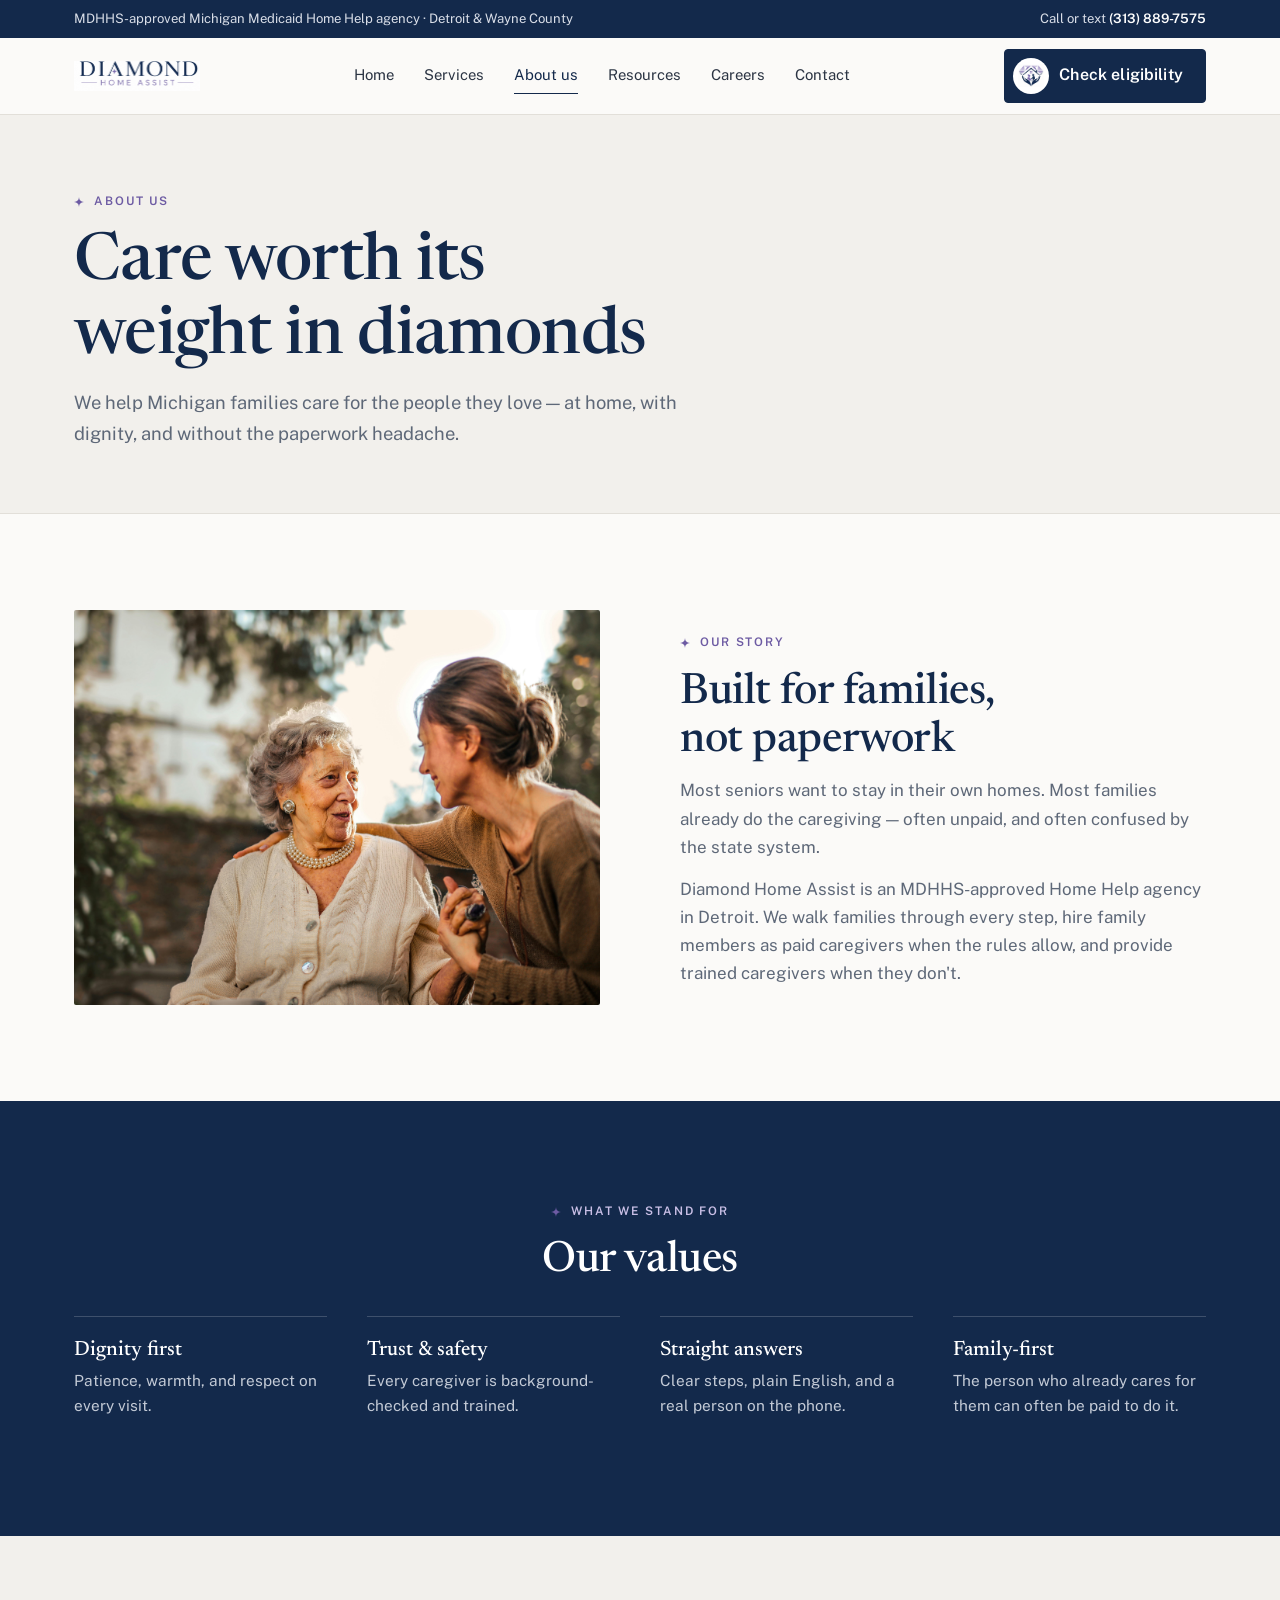
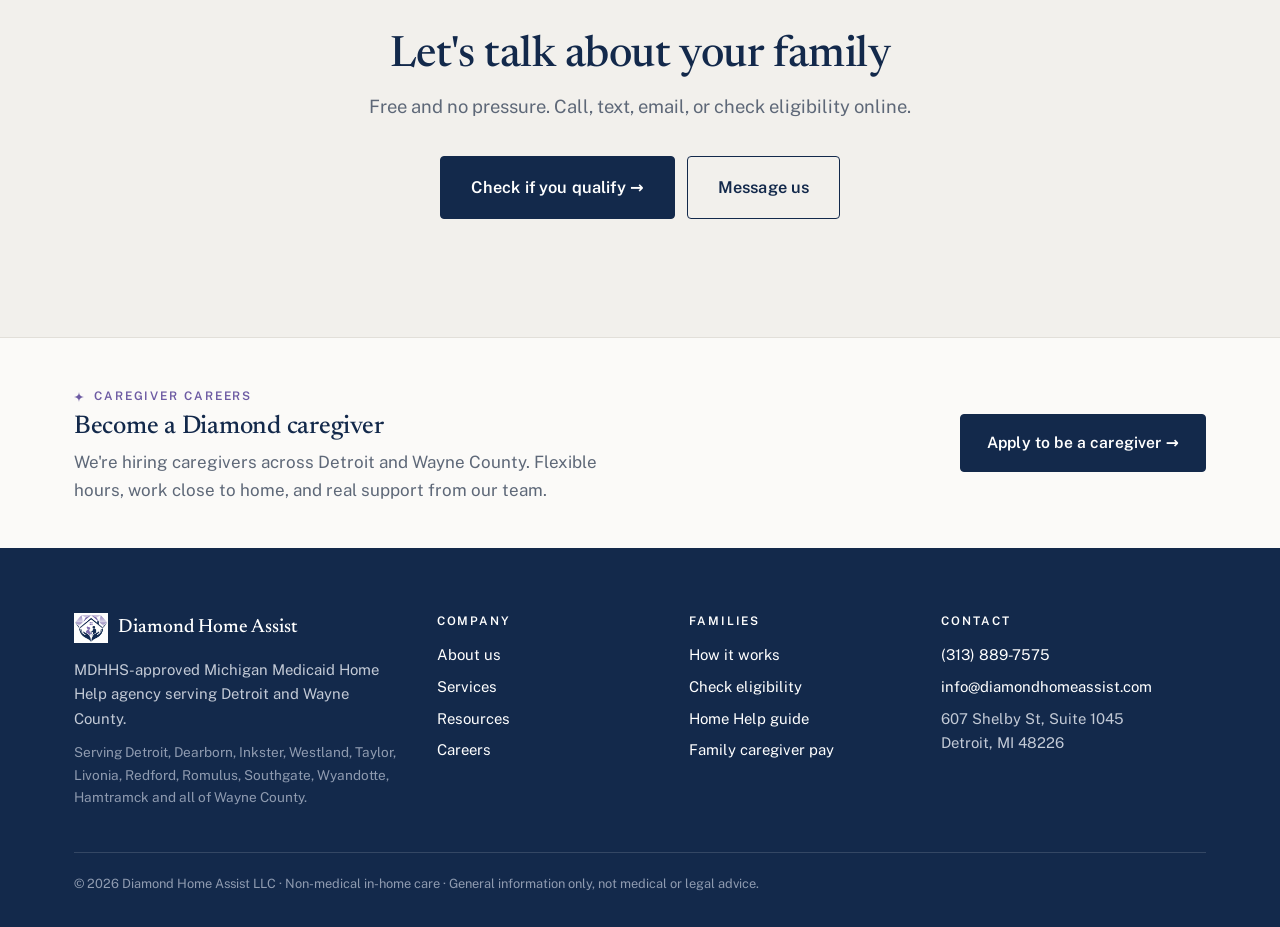
==== commit df40b18b: "Site redesign v2: refined editorial look, logo star accents, emblem eligibility button, applied to a" ====
--- a/about.html
+++ b/about.html
@@ -8,18 +8,23 @@
 <link rel="icon" href="assets/mark-sm.png">
 <link rel="preconnect" href="https://fonts.googleapis.com">
 <link rel="preconnect" href="https://fonts.gstatic.com" crossorigin>
-<link href="https://fonts.googleapis.com/css2?family=Fraunces:opsz,wght@9..144,600&family=Inter:wght@400;500;600;700;800&display=swap" rel="stylesheet">
+<link href="https://fonts.googleapis.com/css2?family=Newsreader:ital,opsz,wght@0,6..72,400;0,6..72,500;1,6..72,400;1,6..72,500&family=Public+Sans:wght@400;500;600&display=swap" rel="stylesheet">
 <link rel="stylesheet" href="style.css">
 <link rel="canonical" href="https://diamondhomeassist.com/about.html">
 </head>
 <body>
 
+<div class="topbar"><div class="wrap">
+  <span class="tb-left">MDHHS-approved Michigan Medicaid Home Help agency · Detroit &amp; Wayne County</span>
+  <span>Call or text <a href="tel:+13138897575">(313) 889-7575</a></span>
+</div></div>
+
 <header>
   <div class="wrap nav">
-    <a class="brand" href="index.html"><img src="assets/mark-sm.png" alt="">Diamond Home Assist</a>
+    <a class="brand" href="index.html" aria-label="Diamond Home Assist — home"><img class="wordmark" src="assets/wordmark.png" alt="Diamond Home Assist"></a>
     <nav class="links" id="menu"><a href="index.html">Home</a><a href="services.html">Services</a><a href="about.html" class="active">About us</a><a href="articles.html">Resources</a><a href="careers.html">Careers</a><a href="#contact" data-msg>Contact</a></nav>
     <div class="nav-right">
-      <a class="btn btn-primary btn-sm" href="eligibility.html">Check eligibility</a>
+      <a class="btn btn-primary nav-cta" href="eligibility.html"><span class="nav-emblem" aria-hidden="true"><img src="assets/mark-sm.png" alt=""></span>Check eligibility</a>
       <button class="burger" aria-label="Open menu" aria-expanded="false" aria-controls="menu"><span></span><span></span><span></span></button>
     </div>
   </div>
@@ -58,7 +63,7 @@
     <p class="lead">Free and no pressure. Call, text, email, or check eligibility online.</p>
     <div class="hero-ctas" style="justify-content:center">
       <a class="btn btn-primary btn-lg" href="eligibility.html">Check if you qualify →</a>
-      <a class="btn btn-ghost btn-lg" href="#contact" data-msg>💬 Message us</a>
+      <a class="btn btn-ghost btn-lg" href="#contact" data-msg>Message us</a>
     </div>
   </div>
 </section>
@@ -72,8 +77,11 @@
 <footer>
   <div class="wrap">
     <div class="fgrid fgrid4">
-      <div><a class="brand" href="index.html" style="color:#fff"><img src="assets/mark-sm.png" alt="">Diamond Home Assist</a>
-        <p style="margin-top:12px;max-width:340px">MDHHS-approved Michigan Medicaid Home Help agency serving Detroit and Wayne County. Because your loved one is a gem.</p></div>
+      <div>
+        <a class="brand" href="index.html"><img src="assets/mark-sm.png" alt="">Diamond Home Assist</a>
+        <p style="margin-top:14px;max-width:340px">MDHHS-approved Michigan Medicaid Home Help agency serving Detroit and Wayne County.</p>
+        <p style="margin-top:10px;font-size:.85rem;color:#8f9bb0">Serving Detroit, Dearborn, Inkster, Westland, Taylor, Livonia, Redford, Romulus, Southgate, Wyandotte, Hamtramck and all of Wayne County.</p>
+      </div>
       <div><h4>Company</h4><ul><li><a href="about.html">About us</a></li><li><a href="services.html">Services</a></li><li><a href="articles.html">Resources</a></li><li><a href="careers.html">Careers</a></li></ul></div>
       <div><h4>Families</h4><ul><li><a href="index.html#how">How it works</a></li><li><a href="eligibility.html">Check eligibility</a></li><li><a href="articles/home-help-guide.html">Home Help guide</a></li><li><a href="articles/family-caregiver-pay.html">Family caregiver pay</a></li></ul></div>
       <div><h4>Contact</h4><ul><li><a href="tel:+13138897575">(313) 889-7575</a></li><li><a href="mailto:info@diamondhomeassist.com">info@diamondhomeassist.com</a></li><li>607 Shelby St, Suite 1045<br>Detroit, MI 48226</li></ul></div>
@@ -81,19 +89,21 @@
     <div class="legal">© 2026 Diamond Home Assist LLC · Non-medical in-home care · General information only, not medical or legal advice.</div>
   </div>
 </footer>
+
 <div class="callbar">
-  <a class="btn btn-primary" href="tel:+13138897575">📞 Call now</a>
-  <a class="btn btn-ghost" href="#contact" data-msg>💬 Message us</a>
+  <a class="btn btn-primary" href="tel:+13138897575">Call now</a>
+  <a class="btn btn-ghost" href="#contact" data-msg>Message us</a>
 </div>
+
 <div class="msg-modal" id="msgModal" hidden>
   <div class="msg-box" role="dialog" aria-modal="true" aria-labelledby="msgTitle">
     <button class="msg-close" aria-label="Close">×</button>
     <h3 id="msgTitle">How would you like to reach us?</h3>
     <p>We usually reply within one business day.</p>
-    <a class="msg-opt" href="tel:+13138897575"><span>📞</span><div><strong>Call us</strong><small>(313) 889-7575</small></div></a>
-    <a class="msg-opt" href="sms:+13138897575"><span>💬</span><div><strong>Send a text</strong><small>(313) 889-7575</small></div></a>
-    <a class="msg-opt" href="mailto:info@diamondhomeassist.com?subject=Question%20about%20Home%20Help"><span>✉️</span><div><strong>Email us</strong><small>info@diamondhomeassist.com</small></div></a>
-    <a class="msg-opt" href="eligibility.html"><span>✅</span><div><strong>Check if you qualify</strong><small>6 quick questions, instant answer</small></div></a>
+    <a class="msg-opt" href="tel:+13138897575"><span><svg viewBox="0 0 24 24" fill="none" stroke="currentColor" stroke-width="1.6" aria-hidden="true"><path d="M5 4h4l2 5-2.5 1.5a11 11 0 0 0 5 5L15 13l5 2v4a2 2 0 0 1-2 2A16 16 0 0 1 3 6a2 2 0 0 1 2-2"/></svg></span><div><strong>Call us</strong><small>(313) 889-7575</small></div></a>
+    <a class="msg-opt" href="sms:+13138897575"><span><svg viewBox="0 0 24 24" fill="none" stroke="currentColor" stroke-width="1.6" aria-hidden="true"><path d="M4 5h16v11H8l-4 4z"/></svg></span><div><strong>Send a text</strong><small>(313) 889-7575</small></div></a>
+    <a class="msg-opt" href="mailto:info@diamondhomeassist.com?subject=Question%20about%20Home%20Help"><span><svg viewBox="0 0 24 24" fill="none" stroke="currentColor" stroke-width="1.6" aria-hidden="true"><rect x="3" y="5" width="18" height="14"/><path d="m3 6 9 7 9-7"/></svg></span><div><strong>Email us</strong><small>info@diamondhomeassist.com</small></div></a>
+    <a class="msg-opt" href="eligibility.html"><span><svg viewBox="0 0 24 24" fill="none" stroke="currentColor" stroke-width="1.6" aria-hidden="true"><path d="m5 12 4 4 10-10"/></svg></span><div><strong>Check if you qualify</strong><small>Six quick questions, instant answer</small></div></a>
   </div>
 </div>
 <script>
--- a/style.css
+++ b/style.css
@@ -1,209 +1,334 @@
+/* Diamond Home Assist — site stylesheet v2
+   Layout idea: quiet editorial pages — left-aligned serif headlines, hairline rules,
+   generous white space, photography carrying the warmth; navy ink + one lavender accent from the logo. */
 :root{
-  --navy:#0f2a43; --navy-2:#173b5c; --teal:#1f8a8a; --teal-soft:#e6f3f2;
-  --gold:#d9a441; --ink:#1c2430; --muted:#5b6675; --line:#e3e7ec;
-  --bg:#fbfaf7; --card:#ffffff; --radius:16px;
+  --ink:#13294b;          /* brand navy — headings, buttons */
+  --text:#2b3443;         /* body copy */
+  --muted:#5e6878;        /* secondary copy */
+  --paper:#fbfaf8;        /* page background */
+  --stone:#f2f0ec;        /* alternate section background */
+  --rule:#e2dfd9;         /* hairlines */
+  --accent:#6d5ba3;       /* lavender from the wordmark — small labels, links, focus */
+  --accent-soft:#efecf6;
+  --display:'Newsreader',Georgia,'Times New Roman',serif;
+  --body:'Public Sans',system-ui,-apple-system,'Segoe UI',Roboto,sans-serif;
+  /* legacy names used by page-level styles */
+  --navy:var(--ink); --teal:var(--accent); --teal-soft:var(--accent-soft); --gold:var(--accent);
+  --line:var(--rule); --bg:var(--paper); --card:#fff; --radius:6px;
 }
 *{box-sizing:border-box;margin:0;padding:0}
-html{scroll-behavior:smooth}
-body{font-family:'Inter',system-ui,-apple-system,Segoe UI,Roboto,sans-serif;color:var(--ink);background:var(--bg);line-height:1.6;font-size:17px;padding-bottom:72px}
+html{scroll-behavior:smooth;-webkit-text-size-adjust:100%}
+body{font-family:var(--body);color:var(--text);background:var(--paper);line-height:1.65;font-size:17px;padding-bottom:72px;-webkit-font-smoothing:antialiased}
 @media(min-width:900px){body{padding-bottom:0}}
 img{max-width:100%;display:block}
-a{color:var(--teal)}
-h1,h2,h3{font-family:'Fraunces',Georgia,serif;color:var(--navy);line-height:1.15;font-weight:600}
-h1{font-size:clamp(2.1rem,6vw,3.4rem)}
-h2{font-size:clamp(1.7rem,4.5vw,2.4rem);margin-bottom:.6rem}
-h3{font-size:1.2rem;margin-bottom:.35rem}
-.wrap{max-width:1120px;margin:0 auto;padding:0 20px}
-.eyebrow{display:inline-block;font-size:.8rem;font-weight:700;letter-spacing:.08em;text-transform:uppercase;color:var(--teal);margin-bottom:.6rem}
-.lead{font-size:1.15rem;color:var(--muted);max-width:620px}
-
-/* header */
-header{position:sticky;top:0;z-index:20;background:rgba(251,250,247,.94);backdrop-filter:blur(8px);border-bottom:1px solid var(--line)}
-.nav{display:flex;align-items:center;justify-content:space-between;height:68px;gap:16px}
-.brand{display:flex;align-items:center;gap:10px;text-decoration:none;color:var(--navy);font-family:'Fraunces',serif;font-weight:600;font-size:1.15rem}
-.brand img{width:34px;height:34px}
-.links{display:none;gap:26px;align-items:center}
-.links a{color:var(--ink);text-decoration:none;font-weight:500;font-size:.95rem}
-.links a:hover{color:var(--teal)}
-@media(min-width:900px){.links{display:flex}}
-.btn{display:inline-flex;align-items:center;justify-content:center;gap:8px;padding:14px 24px;border-radius:999px;font-weight:700;text-decoration:none;border:0;cursor:pointer;font-size:1rem;font-family:inherit;transition:transform .15s,box-shadow .15s}
-.btn:hover{transform:translateY(-1px)}
-.btn-primary{background:var(--gold);color:var(--navy);box-shadow:0 6px 18px rgba(217,164,65,.35)}
-.btn-dark{background:var(--navy);color:#fff}
-.btn-ghost{background:transparent;color:var(--navy);border:2px solid var(--navy)}
-.btn-sm{padding:10px 18px;font-size:.92rem}
-.nav .call{display:none}
-@media(min-width:600px){.nav .call{display:inline-flex}}
+a{color:var(--accent)}
+:focus-visible{outline:2px solid var(--accent);outline-offset:3px}
+h1,h2,h3{font-family:var(--display);color:var(--ink);font-weight:500;line-height:1.12;letter-spacing:-.01em;text-wrap:balance}
+h1{font-size:clamp(2.4rem,5.6vw,4.1rem)}
+h2{font-size:clamp(1.9rem,3.6vw,2.7rem);margin-bottom:.7rem}
+h3{font-size:1.3rem;margin-bottom:.35rem;letter-spacing:0}
+.wrap{max-width:1180px;margin:0 auto;padding:0 24px}
+.eyebrow{display:inline-block;font-family:var(--body);font-size:.74rem;font-weight:600;letter-spacing:.16em;text-transform:uppercase;color:var(--accent);margin-bottom:1rem}
+.lead{font-size:1.15rem;color:var(--muted);max-width:58ch}
+.center{text-align:center}
+.center .lead{margin-left:auto;margin-right:auto}
+
+/* utility bar + header */
+.topbar{background:var(--ink);color:#d9dee8;font-size:.82rem}
+.topbar .wrap{display:flex;justify-content:space-between;gap:16px;padding-top:8px;padding-bottom:8px}
+.topbar a{color:#fff;text-decoration:none;font-weight:600}
+.topbar .tb-left{display:none}
+@media(min-width:700px){.topbar .tb-left{display:block}}
+header{position:sticky;top:0;z-index:20;background:rgba(251,250,248,.96);backdrop-filter:blur(8px);border-bottom:1px solid var(--rule)}
+.nav{display:flex;align-items:center;justify-content:space-between;height:76px;gap:20px}
+.brand{display:flex;align-items:center;gap:10px;text-decoration:none;color:var(--ink);font-family:var(--display);font-weight:500;font-size:1.2rem}
+.brand img{width:34px;height:auto}
+.brand .wordmark{width:auto;height:30px}
+.links{display:none;gap:30px;align-items:center}
+.links a{color:var(--text);text-decoration:none;font-size:.93rem;white-space:nowrap;padding:6px 0;border-bottom:1px solid transparent}
+.links a:hover,.links a.active{color:var(--ink);border-bottom-color:var(--ink)}
+@media(min-width:960px){.links{display:flex}}
+.nav-right{display:flex;align-items:center;gap:12px}
+.burger{display:flex;flex-direction:column;gap:5px;background:none;border:0;padding:8px;cursor:pointer}
+.burger span{width:24px;height:1.5px;background:var(--ink)}
+@media(min-width:960px){.burger{display:none}}
+@media(max-width:959px){
+  .links.open{display:flex;flex-direction:column;align-items:stretch;gap:0;position:absolute;top:76px;left:0;right:0;background:var(--paper);border-bottom:1px solid var(--rule);padding:4px 24px 18px}
+  .links.open a{padding:15px 0;border-bottom:1px solid var(--rule);font-size:1.05rem}
+  .nav-right .btn{display:none}
+}
+
+/* buttons */
+.btn{display:inline-flex;align-items:center;justify-content:center;gap:10px;padding:15px 26px;border-radius:4px;font-family:var(--body);font-weight:600;font-size:.98rem;letter-spacing:.01em;text-decoration:none;border:1px solid transparent;cursor:pointer;transition:background .2s,color .2s,border-color .2s}
+.btn-primary,.btn-dark{background:var(--ink);color:#fff;border-color:var(--ink)}
+.btn-primary:hover,.btn-dark:hover{background:#0b1a33}
+.btn-ghost{background:transparent;color:var(--ink);border-color:var(--ink)}
+.btn-ghost:hover{background:var(--ink);color:#fff}
+.btn-light{background:#fff;color:var(--ink);border-color:#fff}
+.btn-light:hover{background:transparent;color:#fff}
+.btn-sm{padding:10px 18px;font-size:.88rem}
+.btn-lg{padding:17px 30px;font-size:1.02rem}
+.btn svg{width:18px;height:18px;flex:none}
+.text-link{color:var(--ink);font-weight:600;text-decoration:none;border-bottom:1px solid var(--accent);padding-bottom:2px}
+.text-link:hover{color:var(--accent)}
 
 /* hero */
-.hero{background:linear-gradient(160deg,var(--navy) 0%,var(--navy-2) 100%);color:#fff;padding:56px 0 64px;overflow:hidden}
-.hero h1{color:#fff}
-.hero .lead{color:#c9d6e3}
-.hero-grid{display:grid;gap:36px;align-items:center}
-@media(min-width:900px){.hero-grid{grid-template-columns:1.1fr .9fr}}
-.hero .eyebrow{color:var(--gold)}
-.hero-ctas{display:flex;flex-wrap:wrap;gap:12px;margin:28px 0 22px}
-.hero .btn-ghost{color:#fff;border-color:rgba(255,255,255,.5)}
-.trust{display:flex;flex-wrap:wrap;gap:10px 22px;font-size:.92rem;color:#c9d6e3}
-.trust span::before{content:"✓ ";color:var(--gold);font-weight:700}
-.hero-img{border-radius:24px;overflow:hidden;box-shadow:0 24px 60px rgba(0,0,0,.35);aspect-ratio:4/3;background:#23476b}
-.hero-img img{width:100%;height:100%;object-fit:cover}
+.hero{padding:64px 0 0}
+.hero-grid{display:grid;gap:44px;align-items:end}
+@media(min-width:960px){.hero-grid{grid-template-columns:1.05fr .95fr;gap:64px}}
+.hero h1{max-width:15ch}
+.hero .lead{margin-top:22px;font-size:1.2rem}
+.hero-ctas{display:flex;flex-wrap:wrap;gap:12px;margin:34px 0 22px}
+.hero-note{font-size:.95rem;color:var(--muted)}
+.hero-img{position:relative}
+.hero-img img{width:100%;aspect-ratio:4/5;object-fit:cover;border-radius:2px}
+@media(min-width:960px){.hero-img img{aspect-ratio:5/6}}
+.hero-img figcaption{font-size:.82rem;color:var(--muted);margin-top:10px}
+.facts{display:grid;border-top:1px solid var(--rule);border-bottom:1px solid var(--rule);margin-top:64px}
+@media(min-width:760px){.facts{grid-template-columns:repeat(3,1fr)}}
+.facts div{padding:26px 0}
+@media(min-width:760px){.facts div{padding:30px 28px}.facts div:first-child{padding-left:0}.facts div+div{border-left:1px solid var(--rule)}}
+@media(max-width:759px){.facts div+div{border-top:1px solid var(--rule)}}
+.facts strong{display:block;font-family:var(--display);font-weight:500;font-size:1.35rem;color:var(--ink);margin-bottom:2px}
+.facts span{color:var(--muted);font-size:.95rem}
 
 /* sections */
-section{padding:72px 0}
-.alt{background:#fff;border-top:1px solid var(--line);border-bottom:1px solid var(--line)}
-.center{text-align:center}
-.center .lead{margin:0 auto}
-.grid3{display:grid;gap:20px;margin-top:36px}
+section{padding:96px 0}
+.alt{background:var(--stone)}
+.split{display:grid;gap:40px}
+@media(min-width:900px){.split{grid-template-columns:.85fr 1.15fr;gap:80px}}
+.split-head h2{max-width:14ch}
+.steps{list-style:none;counter-reset:s}
+.steps li{display:grid;grid-template-columns:64px 1fr;gap:8px;padding:28px 0;border-top:1px solid var(--rule)}
+.steps li:last-child{border-bottom:1px solid var(--rule)}
+.steps .n{font-family:var(--display);font-size:1.6rem;color:var(--accent);line-height:1.2}
+.steps p{color:var(--muted)}
+.grid2{display:grid;gap:44px;align-items:center}
+@media(min-width:900px){.grid2{grid-template-columns:1fr 1fr;gap:80px}}
+.rounded{overflow:hidden;border-radius:2px;aspect-ratio:4/3;background:var(--stone)}
+.rounded img{width:100%;height:100%;object-fit:cover}
+.check{list-style:none;margin:22px 0}
+.check li{padding:14px 0 14px 34px;position:relative;border-top:1px solid var(--rule)}
+.check li:last-child{border-bottom:1px solid var(--rule)}
+.check li::before{content:"";position:absolute;left:2px;top:22px;width:14px;height:7px;border-left:1.5px solid var(--accent);border-bottom:1.5px solid var(--accent);transform:rotate(-45deg)}
+.small-note{color:var(--muted);font-size:.9rem}
+.covers{display:grid;gap:0 56px;margin-top:8px}
+@media(min-width:700px){.covers{grid-template-columns:1fr 1fr}}
+.covers div{padding:20px 0;border-top:1px solid var(--rule)}
+.covers h3{font-size:1.15rem}
+.covers p{color:var(--muted);font-size:.97rem}
+.note-box{margin-top:36px;padding:20px 24px;background:var(--stone);border-left:2px solid var(--accent);font-size:.95rem;color:var(--text);max-width:820px}
+.alt .note-box{background:#fff}
+.quote-band{background:var(--ink);color:#fff;padding:0}
+.quote-grid{display:grid}
+@media(min-width:900px){.quote-grid{grid-template-columns:1fr 1fr}}
+.quote-grid img{width:100%;height:100%;min-height:320px;object-fit:cover}
+.quote-text{padding:72px 24px}
+@media(min-width:900px){.quote-text{padding:96px 72px}}
+.quote-band h2{color:#fff}
+.quote-band .eyebrow{color:#c9bfe6}
+.pillars{display:grid;gap:0 40px;margin-top:28px}
+@media(min-width:600px){.pillars{grid-template-columns:1fr 1fr}}
+.pillars div{padding:20px 0;border-top:1px solid rgba(255,255,255,.18)}
+.pillars h3{color:#fff;font-size:1.15rem}
+.pillars p{color:#c3cad6;font-size:.95rem}
+
+/* faq */
+.faq{max-width:820px;margin-top:8px}
+details{border-top:1px solid var(--rule);padding:22px 0}
+details:last-child{border-bottom:1px solid var(--rule)}
+summary{cursor:pointer;font-family:var(--display);font-size:1.25rem;color:var(--ink);list-style:none;display:flex;justify-content:space-between;gap:16px}
+summary::-webkit-details-marker{display:none}
+summary::after{content:"+";font-family:var(--body);font-weight:300;font-size:1.5rem;line-height:1;color:var(--accent)}
+details[open] summary::after{content:"−"}
+details p{margin-top:12px;color:var(--muted);max-width:65ch}
+
+/* closing CTA */
+.cta-final{background:var(--stone);text-align:left}
+.cta-final .wrap{display:grid;gap:28px;align-items:end}
+@media(min-width:900px){.cta-final .wrap{grid-template-columns:1.2fr .8fr}}
+.cta-final .hero-ctas{margin:0}
+@media(min-width:900px){.cta-final .hero-ctas{justify-content:flex-end}}
+.cta-band{background:var(--stone)}
+.cta-band .hero-ctas{justify-content:center}
+
+/* careers line */
+.hiring{background:var(--paper);padding:44px 0;border-top:1px solid var(--rule)}
+.hiring-inner{display:flex;flex-wrap:wrap;gap:20px 32px;align-items:center;justify-content:space-between}
+.hiring h2{font-size:1.6rem;margin:0}
+.hiring .eyebrow{margin-bottom:.4rem}
+.hiring p{color:var(--muted);max-width:56ch;margin-top:6px}
+
+/* footer */
+footer{background:var(--ink);color:#c3cad6;padding:64px 0 32px;font-size:.93rem}
+footer a{color:#fff;text-decoration:none}
+footer a:hover{text-decoration:underline}
+.fgrid{display:grid;gap:32px}
+@media(min-width:800px){.fgrid{grid-template-columns:1.4fr 1fr 1fr}}
+@media(min-width:900px){.fgrid4{grid-template-columns:1.5fr 1fr 1fr 1.2fr}}
+footer h4{color:#fff;margin-bottom:12px;font-size:.74rem;letter-spacing:.16em;text-transform:uppercase;font-weight:600}
+footer li{list-style:none;margin:7px 0}
+footer .brand{color:#fff}
+.legal{border-top:1px solid rgba(255,255,255,.14);margin-top:44px;padding-top:20px;font-size:.8rem;color:#8f9bb0}
+
+/* mobile action bar */
+.callbar{position:fixed;bottom:0;left:0;right:0;z-index:30;display:grid;grid-template-columns:1fr 1fr;gap:8px;padding:10px 12px calc(10px + env(safe-area-inset-bottom));background:var(--paper);border-top:1px solid var(--rule)}
+.callbar .btn{padding:13px 10px;font-size:.95rem}
+@media(min-width:900px){.callbar{display:none}}
+
+/* contact popup */
+.msg-modal{position:fixed;inset:0;z-index:100;background:rgba(19,41,75,.5);display:flex;align-items:center;justify-content:center;padding:20px}
+.msg-modal[hidden]{display:none}
+.msg-box{background:var(--paper);border-radius:6px;padding:32px;max-width:440px;width:100%;position:relative}
+.msg-box h3{font-size:1.5rem;padding-right:30px}
+.msg-box>p{color:var(--muted);margin-bottom:18px}
+.msg-close{position:absolute;top:16px;right:18px;background:none;border:0;font-size:1.6rem;line-height:1;color:var(--muted);cursor:pointer}
+.msg-opt{display:flex;align-items:center;gap:16px;padding:16px 4px;border-top:1px solid var(--rule);text-decoration:none;color:var(--text)}
+.msg-opt:last-child{border-bottom:1px solid var(--rule)}
+.msg-opt:hover strong{color:var(--accent)}
+.msg-opt span{width:22px;display:flex;justify-content:center;color:var(--accent);font-size:1.1rem}
+.msg-opt span svg{width:20px;height:20px}
+.msg-opt strong{display:block;color:var(--ink);font-weight:600}
+.msg-opt small{color:var(--muted);font-size:.9rem}
+
+/* inner pages */
+.page-hero{background:var(--stone);padding:72px 0 64px;border-bottom:1px solid var(--rule)}
+.page-hero h1{max-width:18ch}
+.grid3{display:grid;gap:0 40px;margin-top:36px}
 @media(min-width:800px){.grid3{grid-template-columns:repeat(3,1fr)}}
-.grid2{display:grid;gap:36px;align-items:center}
-@media(min-width:900px){.grid2{grid-template-columns:1fr 1fr}}
-.card{background:var(--card);border:1px solid var(--line);border-radius:var(--radius);padding:26px}
-.num{width:40px;height:40px;border-radius:50%;background:var(--teal-soft);color:var(--teal);font-weight:800;display:flex;align-items:center;justify-content:center;margin-bottom:14px}
+.card{background:transparent;border-top:1px solid var(--rule);padding:26px 0}
 .card p{color:var(--muted)}
-.check{list-style:none;margin:20px 0}
-.check li{padding:10px 0 10px 36px;position:relative;border-bottom:1px solid var(--line)}
-.check li::before{content:"✓";position:absolute;left:0;top:9px;width:24px;height:24px;border-radius:50%;background:var(--teal);color:#fff;font-size:.8rem;font-weight:700;display:flex;align-items:center;justify-content:center}
-.rounded{border-radius:22px;overflow:hidden;aspect-ratio:4/3;background:var(--teal-soft)}
-.rounded img{width:100%;height:100%;object-fit:cover}
-.chips{display:flex;flex-wrap:wrap;gap:10px;margin-top:24px;justify-content:center}
-.chip{background:var(--teal-soft);color:var(--navy);padding:8px 16px;border-radius:999px;font-weight:600;font-size:.95rem}
-
-/* faq */
-details{background:#fff;border:1px solid var(--line);border-radius:12px;padding:18px 20px;margin-bottom:12px}
-summary{cursor:pointer;font-weight:700;color:var(--navy);list-style:none;display:flex;justify-content:space-between;gap:12px}
-summary::after{content:"+";font-size:1.4rem;line-height:1;color:var(--teal)}
-details[open] summary::after{content:"–"}
-details p{margin-top:10px;color:var(--muted)}
-.faq{max-width:760px;margin:36px auto 0}
-
-/* form */
-.form-section{background:linear-gradient(180deg,var(--teal-soft),var(--bg))}
-.form-card{background:#fff;border-radius:24px;padding:28px;box-shadow:0 20px 50px rgba(15,42,67,.12);border:1px solid var(--line)}
+.num{font-family:var(--display);font-size:1.5rem;color:var(--accent);margin-bottom:8px}
+.svc-grid{display:grid;gap:0 48px;margin-top:36px;text-align:left}
+@media(min-width:700px){.svc-grid{grid-template-columns:repeat(2,1fr)}}
+@media(min-width:1000px){.svc-grid{grid-template-columns:repeat(3,1fr)}}
+.svc{position:relative}
+.svc-ico{display:none}
+.svc.soon h3::after{content:" — on the way";font-family:var(--body);font-size:.8rem;color:var(--accent);letter-spacing:.04em}
+.badge{display:none}
+.why{background:var(--ink);color:#fff}
+.why h2,.why h3{color:#fff}
+.why .eyebrow{color:#c9bfe6}
+.why .lead{color:#c3cad6}
+.why-grid{display:grid;gap:0 40px}
+@media(min-width:600px){.why-grid{grid-template-columns:1fr 1fr}}
+.why-grid.four{grid-template-columns:repeat(auto-fit,minmax(220px,1fr))}
+.why-item{padding:22px 0;border-top:1px solid rgba(255,255,255,.18)}
+.why-item p{color:#c3cad6;font-size:.96rem}
+.res{display:block;text-decoration:none;color:var(--text)}
+.res:hover h3{color:var(--accent)}
+.res .more{display:inline-block;margin-top:12px;color:var(--ink);font-weight:600;border-bottom:1px solid var(--accent)}
+.pill-tag{display:inline-block;color:var(--accent);font-size:.72rem;font-weight:600;letter-spacing:.16em;text-transform:uppercase;margin-bottom:10px}
+.article-page section{padding:56px 0 72px!important}
+.article{max-width:740px}
+.article .back{display:inline-block;color:var(--ink);font-weight:600;text-decoration:none;margin-bottom:22px;font-size:.92rem}
+.article .meta{color:var(--muted);margin:10px 0 32px;font-size:.95rem}
+.article h2{font-size:1.75rem;margin:44px 0 14px}
+.article p{margin-bottom:16px;font-size:1.06rem}
+.article ul,.article ol{margin:0 0 18px 22px}
+.article li{margin:6px 0}
+.article .grid2{gap:0 32px;align-items:stretch}
+@media(min-width:600px){.article .grid2{grid-template-columns:1fr 1fr}}
+.article .mini{border-top:1px solid var(--rule);padding:16px 0;color:var(--muted);font-size:.97rem}
+.article .mini b{color:var(--ink)}
+.article .callout{border-left:2px solid var(--accent);background:var(--stone);padding:20px 24px;margin:28px 0}
+.article .callout p{margin:0}
+.article .disclaimer{font-size:.85rem;color:var(--muted);border-top:1px solid var(--rule);padding-top:18px;margin-top:40px}
+.article table{width:100%;border-collapse:collapse;margin:18px 0;font-variant-numeric:tabular-nums}
+.article th,.article td{border-bottom:1px solid var(--rule);padding:12px 8px;text-align:left}
+
+/* forms (careers) */
+.form-section{background:var(--stone)}
+.form-card{background:#fff;border:1px solid var(--rule);border-radius:6px;padding:28px}
 @media(min-width:700px){.form-card{padding:40px}}
 .field{margin-bottom:18px}
-.field label,.field legend{display:block;font-weight:600;margin-bottom:6px;color:var(--navy);font-size:.97rem}
-.field input,.field select,.field textarea{width:100%;padding:14px 16px;border:1.5px solid #cfd6de;border-radius:12px;font-size:1rem;font-family:inherit;background:#fff;color:var(--ink)}
-.field input:focus,.field select:focus,.field textarea:focus{outline:none;border-color:var(--teal);box-shadow:0 0 0 3px rgba(31,138,138,.15)}
+.field label,.field legend{display:block;font-weight:600;margin-bottom:6px;color:var(--ink);font-size:.95rem}
+.field input,.field select,.field textarea{width:100%;padding:14px 16px;border:1px solid #cfccc5;border-radius:4px;font-size:1rem;font-family:inherit;background:#fff;color:var(--text)}
+.field input:focus,.field select:focus,.field textarea:focus{outline:none;border-color:var(--ink);box-shadow:0 0 0 3px var(--accent-soft)}
 .row2{display:grid;gap:0 16px}
 @media(min-width:600px){.row2{grid-template-columns:1fr 1fr}}
 fieldset{border:0}
 .opts{display:flex;flex-wrap:wrap;gap:10px}
-.opts label{display:flex;align-items:center;gap:8px;border:1.5px solid #cfd6de;border-radius:999px;padding:10px 16px;cursor:pointer;font-weight:500;color:var(--ink);margin:0}
-.opts input{width:auto;accent-color:var(--teal)}
-.opts label:has(input:checked){border-color:var(--teal);background:var(--teal-soft)}
-.form-card .btn{width:100%;margin-top:6px;font-size:1.05rem;padding:16px}
-.fine{font-size:.85rem;color:var(--muted);margin-top:14px;text-align:center}
+.opts label{display:flex;align-items:center;gap:8px;border:1px solid #cfccc5;border-radius:4px;padding:10px 16px;cursor:pointer;font-weight:500;color:var(--text);margin:0}
+.opts input{width:auto;accent-color:var(--ink)}
+.opts label:has(input:checked){border-color:var(--ink);background:var(--accent-soft)}
+.form-card .btn{width:100%;margin-top:6px}
+.fine{font-size:.84rem;color:var(--muted);margin-top:14px;text-align:center}
 .hp{position:absolute;left:-9999px}
-
-/* footer */
-footer{background:var(--navy);color:#c9d6e3;padding:48px 0 28px;font-size:.95rem}
-footer a{color:#fff;text-decoration:none}
-.fgrid{display:grid;gap:28px}
-@media(min-width:800px){.fgrid{grid-template-columns:1.4fr 1fr 1fr}}
-footer h4{color:#fff;margin-bottom:10px;font-size:1rem}
-footer li{list-style:none;margin:6px 0}
-.legal{border-top:1px solid rgba(255,255,255,.12);margin-top:32px;padding-top:18px;font-size:.82rem;color:#8ea3b8}
-
-/* mobile call bar */
-.callbar{position:fixed;bottom:0;left:0;right:0;z-index:30;display:grid;grid-template-columns:1fr 1fr;gap:10px;padding:10px 12px calc(10px + env(safe-area-inset-bottom));background:#fff;border-top:1px solid var(--line);box-shadow:0 -6px 20px rgba(0,0,0,.08)}
-.callbar .btn{padding:13px 10px;font-size:.95rem}
-@media(min-width:900px){.callbar{display:none}}
-
-/* page hero (inner pages) */
-.page-hero{background:var(--navy);color:#fff;padding:52px 0}
-.page-hero h1{color:#fff}
-.page-hero .lead{color:#c9d6e3}
-.page-hero .eyebrow{color:var(--gold)}
-
-/* --- Reach Higher–inspired additions --- */
-.talk-first{color:#c9d6e3;font-size:.95rem;margin:-6px 0 18px}
-.talk-first a{color:var(--gold);font-weight:700}
-.ticker{background:var(--gold);color:var(--navy);display:flex;align-items:center;overflow:hidden;font-weight:700}
-.ticker-label{flex:none;background:var(--navy);color:var(--gold);padding:14px 18px;font-size:.8rem;letter-spacing:.08em;text-transform:uppercase;z-index:1}
-.ticker-track{overflow:hidden;flex:1}
-.ticker-row{display:flex;width:max-content;animation:ticker 32s linear infinite}
-.ticker-row span{padding:14px 22px;white-space:nowrap}
-.ticker-row span::after{content:"◆";margin-left:44px;font-size:.6rem;vertical-align:middle;opacity:.6}
-@keyframes ticker{to{transform:translateX(-50%)}}
-@media(prefers-reduced-motion:reduce){.ticker-row{animation:none}}
-.svc-grid{display:grid;gap:20px;margin-top:36px;text-align:left}
-@media(min-width:700px){.svc-grid{grid-template-columns:repeat(2,1fr)}}
-@media(min-width:1000px){.svc-grid{grid-template-columns:repeat(3,1fr)}}
-.svc{position:relative;transition:transform .2s,box-shadow .2s}
-.svc:hover{transform:translateY(-3px);box-shadow:0 14px 34px rgba(15,42,67,.1)}
-.svc-ico{font-size:1.6rem;width:52px;height:52px;border-radius:14px;background:var(--teal-soft);display:flex;align-items:center;justify-content:center;margin-bottom:14px}
-.svc.soon{background:#f6f4ee;border-style:dashed}
-.badge{position:absolute;top:18px;right:18px;background:var(--navy);color:var(--gold);font-size:.72rem;font-weight:800;letter-spacing:.06em;text-transform:uppercase;padding:5px 10px;border-radius:999px}
-.why{background:linear-gradient(160deg,var(--navy) 0%,var(--navy-2) 100%);color:#fff}
-.why h2,.why h3{color:#fff}
-.why .eyebrow{color:var(--gold)}
-.why .lead{color:#c9d6e3}
-.why-grid{display:grid;gap:16px}
-@media(min-width:600px){.why-grid{grid-template-columns:1fr 1fr}}
-.why-item{background:rgba(255,255,255,.06);border:1px solid rgba(255,255,255,.12);border-radius:var(--radius);padding:22px}
-.why-item h3::before{content:"◆ ";color:var(--gold);font-size:.8em}
-.why-item p{color:#c9d6e3;font-size:.97rem}
-.areas{background:var(--teal-soft);padding:18px 0;text-align:center;color:var(--navy);font-size:.95rem}
-.hiring{background:var(--teal);color:#fff;padding:56px 0}
-.hiring h2{color:#fff}
-.hiring .eyebrow{color:var(--gold)}
-.hiring p{color:#e3f2f1;max-width:560px}
-.hiring-inner{display:flex;flex-wrap:wrap;gap:24px;align-items:center;justify-content:space-between}
-
-/* --- nav + contact refresh --- */
-.nav-right{display:flex;align-items:center;gap:10px}
-.links a.active{color:var(--teal);font-weight:700}
-.burger{display:flex;flex-direction:column;gap:5px;background:none;border:0;padding:8px;cursor:pointer}
-.burger span{width:24px;height:2.5px;background:var(--navy);border-radius:2px}
-@media(max-width:899px){
-  .links.open{display:flex;flex-direction:column;align-items:stretch;gap:0;position:absolute;top:68px;left:0;right:0;background:#fff;border-bottom:1px solid var(--line);box-shadow:0 12px 24px rgba(15,42,67,.08);padding:8px 20px 16px}
-  .links.open a{padding:14px 0;border-bottom:1px solid var(--line);font-size:1.05rem}
-  .nav-right .btn{display:none}
-}
-@media(min-width:900px){.burger{display:none}}
-.btn-lg{padding:18px 32px;font-size:1.15rem}
-.btn-light{background:#fff;color:var(--navy)}
-.hero h1{max-width:20ch}
-.hero-links{display:flex;flex-wrap:wrap;gap:8px 24px;margin:-4px 0 22px}
-.hero-links a{color:#fff;font-weight:600;text-decoration:underline;text-underline-offset:4px;text-decoration-color:rgba(255,255,255,.4)}
-.hero-links a:hover{color:var(--gold)}
-.msg-modal{position:fixed;inset:0;z-index:100;background:rgba(15,42,67,.55);display:flex;align-items:center;justify-content:center;padding:20px}
-.msg-modal[hidden]{display:none}
-.msg-box{background:#fff;border-radius:20px;padding:28px;max-width:420px;width:100%;position:relative;box-shadow:0 30px 80px rgba(0,0,0,.3)}
-.msg-box h3{font-size:1.4rem;padding-right:30px}
-.msg-box>p{color:var(--muted);margin-bottom:16px}
-.msg-close{position:absolute;top:14px;right:16px;background:none;border:0;font-size:1.8rem;line-height:1;color:var(--muted);cursor:pointer}
-.msg-opt{display:flex;align-items:center;gap:14px;padding:14px 16px;border:1.5px solid var(--line);border-radius:14px;margin-bottom:10px;text-decoration:none;color:var(--ink);transition:border-color .15s,background .15s}
-.msg-opt:hover{border-color:var(--teal);background:var(--teal-soft)}
-.msg-opt span{font-size:1.4rem}
-.msg-opt strong{display:block;color:var(--navy)}
-.msg-opt small{color:var(--muted);font-size:.9rem}
-
-/* --- inner pages --- */
-@media(min-width:900px){.fgrid4{grid-template-columns:1.4fr 1fr 1fr 1.2fr}}
-.links a{white-space:nowrap}
-.note-box{max-width:820px;margin:32px auto 0;background:#fdf6e6;border:1px solid #f0dcae;border-radius:14px;padding:18px 22px;color:var(--ink);font-size:.97rem}
-.cta-band{background:var(--teal-soft)}
-.why-grid.four{grid-template-columns:repeat(auto-fit,minmax(220px,1fr))}
-.res{display:block;text-decoration:none;color:var(--ink);transition:transform .2s,box-shadow .2s}
-.res:hover{transform:translateY(-3px);box-shadow:0 14px 34px rgba(15,42,67,.1)}
-.res .more{display:inline-block;margin-top:12px;color:var(--teal);font-weight:700}
-.pill-tag{display:inline-block;background:var(--teal-soft);color:var(--teal);font-size:.75rem;font-weight:800;letter-spacing:.06em;text-transform:uppercase;padding:5px 12px;border-radius:999px;margin-bottom:12px}
-.article-page section{padding:48px 0 64px!important}
-.article{max-width:760px}
-.article .back{display:inline-block;color:var(--teal);font-weight:600;text-decoration:none;margin-bottom:18px}
-.article .meta{color:var(--muted);margin:8px 0 28px;font-size:.95rem}
-.article h2{font-size:1.6rem;margin:36px 0 12px}
-.article p{margin-bottom:14px;color:#333d4a;font-size:1.05rem}
-.article ul,.article ol{margin:0 0 16px 22px}
-.article li{margin:6px 0}
-.article .grid2{gap:12px;align-items:stretch}
-@media(min-width:600px){.article .grid2{grid-template-columns:1fr 1fr}}
-.article .mini{background:#fff;border:1px solid var(--line);border-radius:12px;padding:16px;color:var(--muted);font-size:.97rem}
-.article .mini b{color:var(--navy)}
-.article .callout{background:var(--teal-soft);border-left:4px solid var(--teal);border-radius:12px;padding:18px 20px;margin:24px 0}
-.article .callout p{margin:0}
-.article .disclaimer{font-size:.85rem;color:var(--muted);border-top:1px solid var(--line);padding-top:16px;margin-top:32px}
-.article table{width:100%;border-collapse:collapse;margin:16px 0}
-.article th,.article td{border:1px solid var(--line);padding:10px;text-align:left}
+@media(prefers-reduced-motion:reduce){*{scroll-behavior:auto!important;transition:none!important}}
+
+/* --- flair: the logo's four-point star, italic accents, framed photography --- */
+:root{--star:url("data:image/svg+xml,%3Csvg xmlns='http://www.w3.org/2000/svg' viewBox='0 0 24 24'%3E%3Cpath d='M12 0C13 8 16 11 24 12C16 13 13 16 12 24C11 16 8 13 0 12C8 11 11 8 12 0Z' fill='%236d5ba3'/%3E%3C/svg%3E")}
+h1 em,h2 em{font-style:italic;color:var(--accent);font-weight:400}
+.quote-band h2 em,.cta-final h2 em{color:#c9bfe6}
+.eyebrow{display:inline-flex;align-items:center;gap:10px}
+.eyebrow::before{content:"";width:10px;height:10px;background:var(--star) center/contain no-repeat;flex:none}
+.star{display:inline-block;width:22px;height:22px;background:var(--star) center/contain no-repeat;flex:none}
+
+/* hero: offset frame + floating badge + gentle entrance */
+.hero{position:relative;overflow:hidden}
+.hero::before{content:"";position:absolute;right:-120px;top:-140px;width:520px;height:520px;background:radial-gradient(closest-side,var(--accent-soft),transparent);z-index:-1}
+.hero-img{margin:0 0 0 0}
+.hero-img img{position:relative;z-index:1}
+@media(min-width:960px){.hero-img{margin:0 24px 24px 0}.hero-img::after{content:"";position:absolute;inset:24px -24px -24px 24px;border:1px solid var(--accent);z-index:0}}
+.hero-badge{position:absolute;z-index:2;left:-1px;bottom:28px;display:flex;align-items:center;gap:12px;background:var(--paper);padding:14px 20px 14px 16px;border-left:2px solid var(--accent);box-shadow:0 18px 40px rgba(19,41,75,.12);font-size:.88rem;color:var(--muted);line-height:1.35;margin:0!important}
+.hero-badge strong{display:block;color:var(--ink);font-weight:600;font-size:.95rem}
+@media(min-width:960px){.hero-badge{left:-36px}}
+@keyframes rise{from{opacity:.001;transform:translateY(14px)}to{opacity:1;transform:none}}
+.hero-grid>div>*{animation:rise .8s cubic-bezier(.2,.7,.2,1) both}
+.hero-grid>div>*:nth-child(2){animation-delay:.08s}
+.hero-grid>div>*:nth-child(3){animation-delay:.16s}
+.hero-grid>div>*:nth-child(4){animation-delay:.24s}
+.hero-grid>div>*:nth-child(5){animation-delay:.32s}
+.hero-img{animation:rise 1s .2s cubic-bezier(.2,.7,.2,1) both}
+.facts strong::before{content:"";display:inline-block;width:12px;height:12px;margin-right:10px;background:var(--star) center/contain no-repeat;vertical-align:1px}
+
+/* steps: big italic numerals */
+.steps .n{font-style:italic;font-size:2.4rem;line-height:1}
+.steps li{transition:padding-left .3s}
+.steps li:hover{padding-left:8px}
+
+/* photos: slow zoom on hover */
+.rounded img,.quote-grid img{transition:transform 1.2s cubic-bezier(.2,.7,.2,1)}
+.rounded:hover img{transform:scale(1.04)}
+.quote-grid>img{overflow:hidden}
+#qualify .rounded{position:relative;overflow:visible}
+#qualify .rounded img{border-radius:2px}
+@media(min-width:900px){#qualify .rounded::before{content:"";position:absolute;inset:-20px 20px 20px -20px;background:var(--accent-soft);z-index:0}#qualify .rounded img{position:relative;z-index:1}}
+
+/* covers: star bullets + hover underline */
+.covers h3{display:flex;align-items:center;gap:10px}
+.covers h3::before{content:"";width:9px;height:9px;background:var(--star) center/contain no-repeat;flex:none}
+
+/* quote band star watermark */
+.quote-text{position:relative;overflow:hidden}
+.quote-text::after{content:"";position:absolute;right:-90px;bottom:-90px;width:300px;height:300px;background:var(--star) center/contain no-repeat;opacity:.09}
+.pillars h3::before{content:"";display:inline-block;width:10px;height:10px;margin-right:10px;background:var(--star) center/contain no-repeat;filter:brightness(1.8)}
+
+/* closing CTA on navy with a large star */
+.cta-final{background:var(--ink);position:relative;overflow:hidden}
+.cta-final h2{color:#fff}
+.cta-final .lead{color:#c3cad6}
+.cta-final .eyebrow{color:#c9bfe6}
+.cta-final .wrap{position:relative;z-index:1}
+.star-mark{position:absolute;left:-60px;top:50%;width:360px;height:360px;transform:translateY(-50%);background:var(--star) center/contain no-repeat;opacity:.12}
+.btn-light-ghost{background:transparent;color:#fff;border-color:rgba(255,255,255,.55)}
+.btn-light-ghost:hover{background:#fff;color:var(--ink)}
+.btn-light:hover{background:var(--accent-soft);color:var(--ink);border-color:var(--accent-soft)}
+
+/* buttons: understated arrow nudge */
+.text-link::after{content:" →";display:inline-block;transition:transform .2s}
+.text-link:hover::after{transform:translateX(4px)}
+@media(prefers-reduced-motion:reduce){.hero-grid>div>*,.hero-img{animation:none}}
+
+/* header CTA: prominent, always visible */
+.nav-cta{padding:14px 24px;font-size:1rem;gap:10px}
+.nav-cta .star{width:14px;height:14px;filter:brightness(2.2)}
+.nav-cta:hover{background:var(--accent);border-color:var(--accent)}
+@media(max-width:959px){.nav-right .nav-cta{display:inline-flex;padding:11px 16px;font-size:.92rem}}
+@media(max-width:420px){.nav-right .nav-cta .star{display:none}.brand .wordmark{height:24px}}
+.nav-cta{padding:8px 22px 8px 8px}
+.nav-emblem{width:36px;height:36px;border-radius:50%;background:#fff;display:flex;align-items:center;justify-content:center;flex:none}
+.nav-emblem img{width:26px;height:auto}
+@media(max-width:959px){.nav-right .nav-cta{padding:6px 14px 6px 6px}.nav-emblem{width:30px;height:30px}.nav-emblem img{width:21px}}
+@media(max-width:420px){.nav-right .nav-cta .nav-emblem{display:flex}}
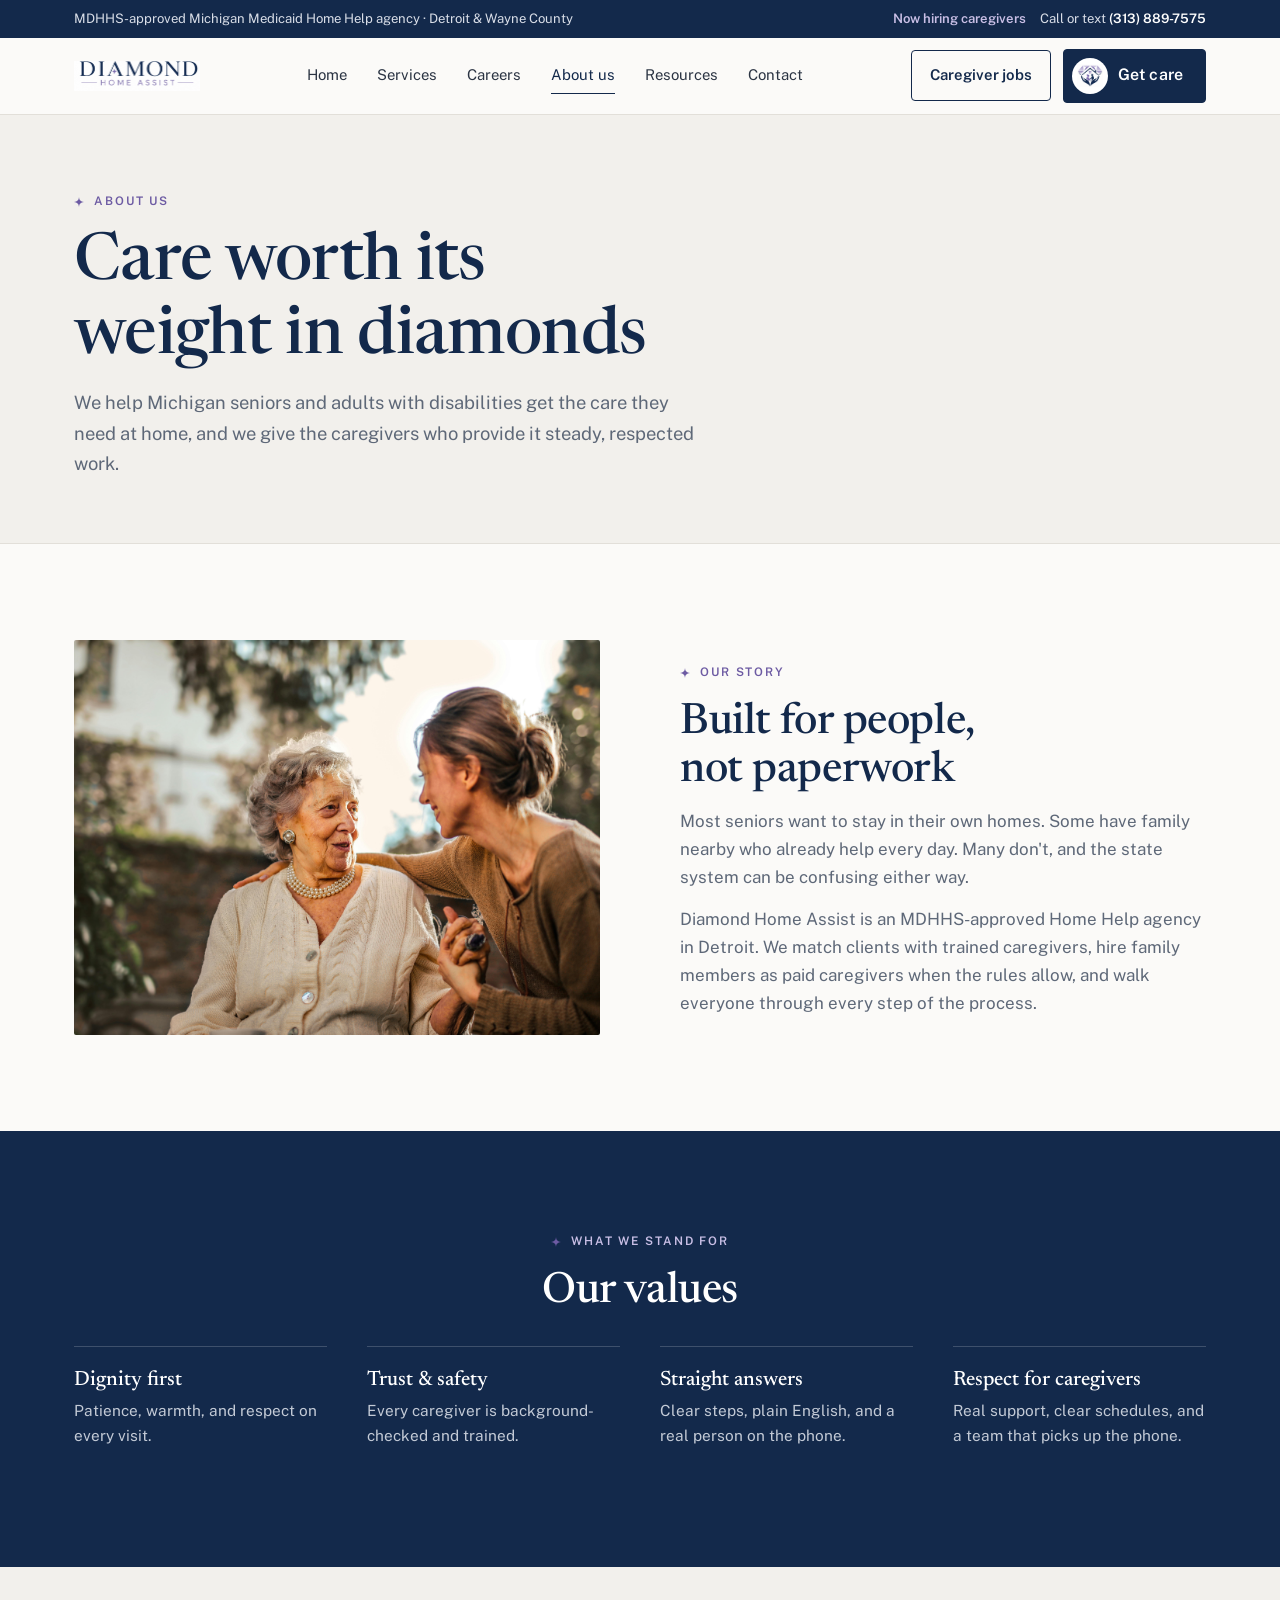
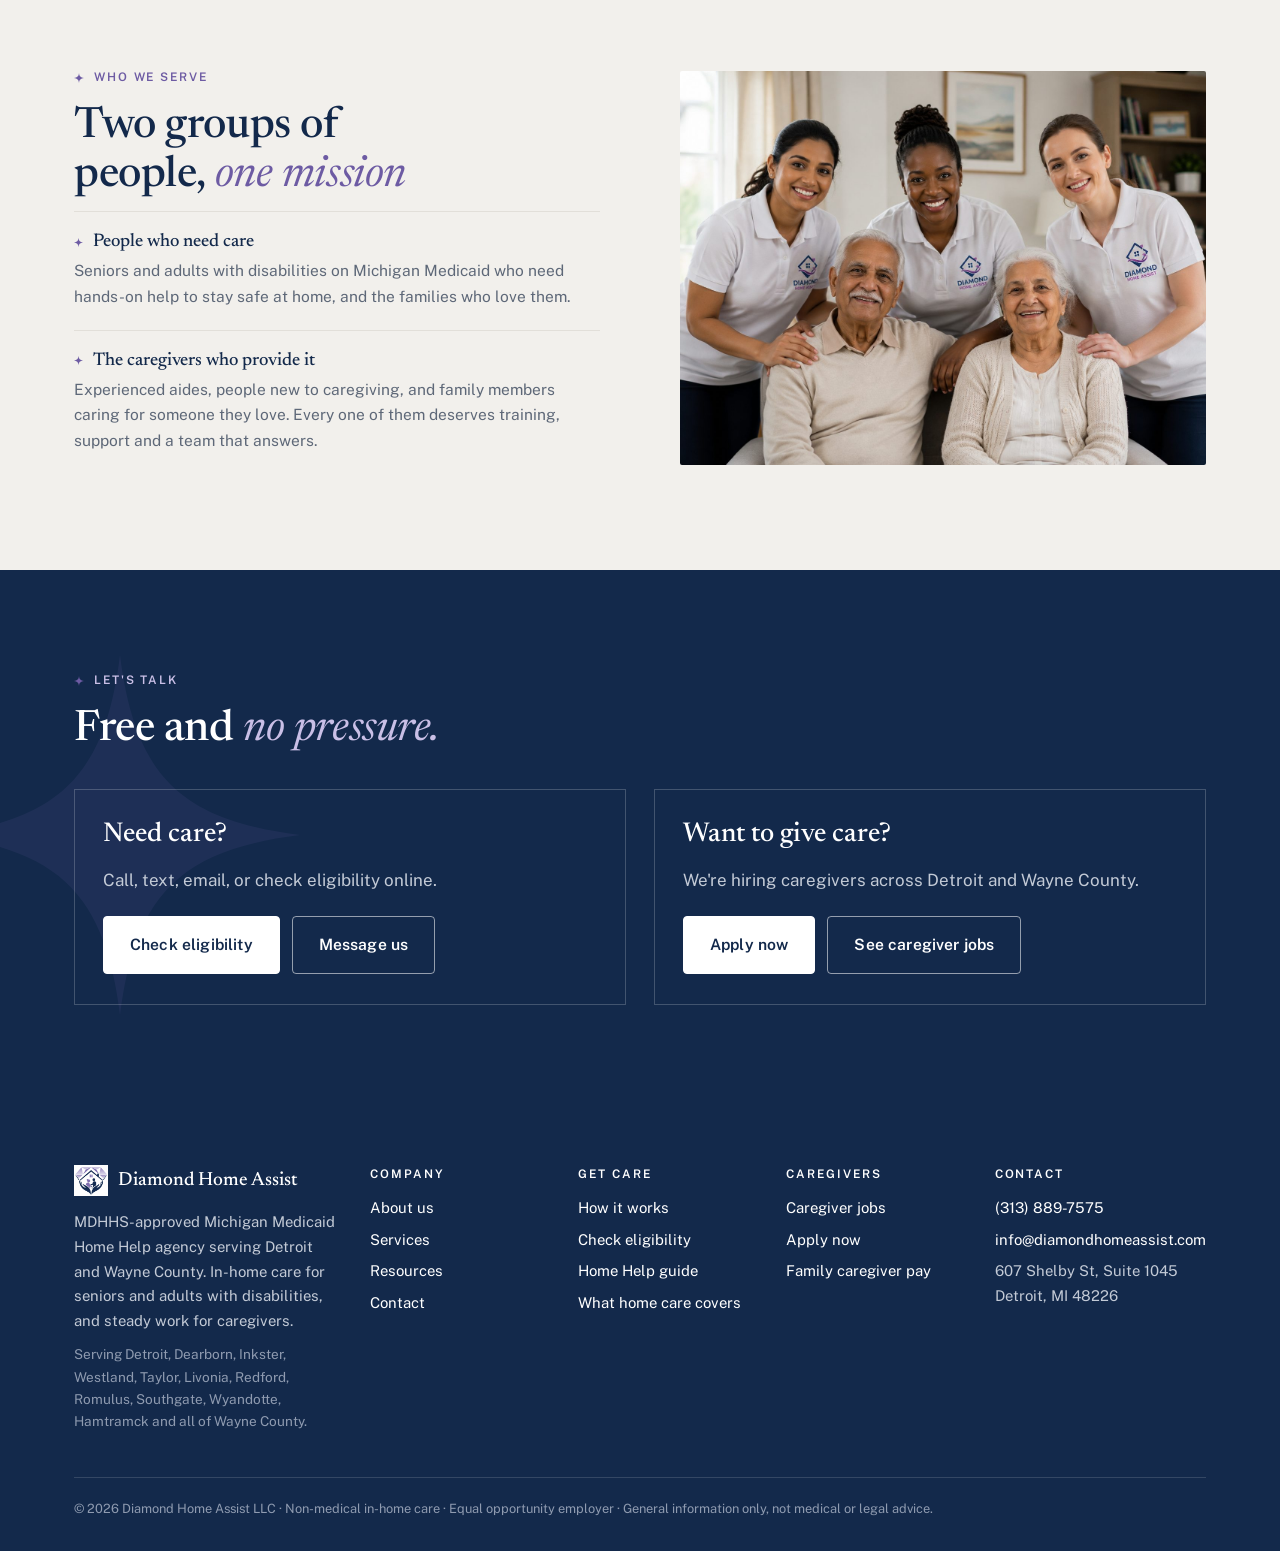
==== commit 1804002f: "Revamp draft: equal focus on clients (any caregiver) and caregivers (pro + family) - LOCAL ONLY, not" ====
--- a/about.html
+++ b/about.html
@@ -4,7 +4,7 @@
 <meta charset="utf-8">
 <meta name="viewport" content="width=device-width, initial-scale=1">
 <title>About Us | Diamond Home Assist – Detroit Home Help</title>
-<meta name="description" content="Diamond Home Assist is an MDHHS-approved Michigan Medicaid Home Help agency in Detroit helping families care for loved ones at home.">
+<meta name="description" content="Diamond Home Assist is an MDHHS-approved Michigan Medicaid Home Help agency in Detroit. We help seniors and adults with disabilities get care at home, and we give caregivers steady, respected work.">
 <link rel="icon" href="assets/mark-sm.png">
 <link rel="preconnect" href="https://fonts.googleapis.com">
 <link rel="preconnect" href="https://fonts.gstatic.com" crossorigin>
@@ -16,15 +16,16 @@
 
 <div class="topbar"><div class="wrap">
   <span class="tb-left">MDHHS-approved Michigan Medicaid Home Help agency · Detroit &amp; Wayne County</span>
-  <span>Call or text <a href="tel:+13138897575">(313) 889-7575</a></span>
+  <span><a class="tb-hire" href="careers.html">Now hiring caregivers</a>Call or text <a href="tel:+13138897575">(313) 889-7575</a></span>
 </div></div>
 
 <header>
   <div class="wrap nav">
     <a class="brand" href="index.html" aria-label="Diamond Home Assist — home"><img class="wordmark" src="assets/wordmark.png" alt="Diamond Home Assist"></a>
-    <nav class="links" id="menu"><a href="index.html">Home</a><a href="services.html">Services</a><a href="about.html" class="active">About us</a><a href="articles.html">Resources</a><a href="careers.html">Careers</a><a href="#contact" data-msg>Contact</a></nav>
+    <nav class="links" id="menu"><a href="index.html">Home</a><a href="services.html">Services</a><a href="careers.html">Careers</a><a href="about.html" class="active">About us</a><a href="articles.html">Resources</a><a href="#contact" data-msg>Contact</a></nav>
     <div class="nav-right">
-      <a class="btn btn-primary nav-cta" href="eligibility.html"><span class="nav-emblem" aria-hidden="true"><img src="assets/mark-sm.png" alt=""></span>Check eligibility</a>
+      <a class="nav-jobs" href="careers.html">Caregiver jobs</a>
+      <a class="btn btn-primary nav-cta" href="eligibility.html"><span class="nav-emblem" aria-hidden="true"><img src="assets/mark-sm.png" alt=""></span>Get care</a>
       <button class="burger" aria-label="Open menu" aria-expanded="false" aria-controls="menu"><span></span><span></span><span></span></button>
     </div>
   </div>
@@ -33,16 +34,16 @@
 <section class="page-hero"><div class="wrap">
   <span class="eyebrow">About us</span>
   <h1>Care worth its weight in diamonds</h1>
-  <p class="lead" style="margin-top:14px">We help Michigan families care for the people they love — at home, with dignity, and without the paperwork headache.</p>
+  <p class="lead" style="margin-top:14px">We help Michigan seniors and adults with disabilities get the care they need at home, and we give the caregivers who provide it steady, respected work.</p>
 </div></section>
 
 <section><div class="wrap grid2">
   <div class="rounded"><img src="assets/elder-companion.jpg" alt="Caregiver sitting with an older woman at home"></div>
   <div>
     <span class="eyebrow">Our story</span>
-    <h2>Built for families, not paperwork</h2>
-    <p style="color:var(--muted);margin-bottom:14px">Most seniors want to stay in their own homes. Most families already do the caregiving — often unpaid, and often confused by the state system.</p>
-    <p style="color:var(--muted)">Diamond Home Assist is an MDHHS-approved Home Help agency in Detroit. We walk families through every step, hire family members as paid caregivers when the rules allow, and provide trained caregivers when they don't.</p>
+    <h2>Built for people, not paperwork</h2>
+    <p style="color:var(--muted);margin-bottom:14px">Most seniors want to stay in their own homes. Some have family nearby who already help every day. Many don't, and the state system can be confusing either way.</p>
+    <p style="color:var(--muted)">Diamond Home Assist is an MDHHS-approved Home Help agency in Detroit. We match clients with trained caregivers, hire family members as paid caregivers when the rules allow, and walk everyone through every step of the process.</p>
   </div>
 </div></section>
 
@@ -53,40 +54,64 @@
     <div class="why-item"><h3>Dignity first</h3><p>Patience, warmth, and respect on every visit.</p></div>
     <div class="why-item"><h3>Trust &amp; safety</h3><p>Every caregiver is background-checked and trained.</p></div>
     <div class="why-item"><h3>Straight answers</h3><p>Clear steps, plain English, and a real person on the phone.</p></div>
-    <div class="why-item"><h3>Family-first</h3><p>The person who already cares for them can often be paid to do it.</p></div>
+    <div class="why-item"><h3>Respect for caregivers</h3><p>Real support, clear schedules, and a team that picks up the phone.</p></div>
   </div>
 </div></section>
 
-<section class="cta-band">
-  <div class="wrap center">
-    <h2>Let's talk about your family</h2>
-    <p class="lead">Free and no pressure. Call, text, email, or check eligibility online.</p>
-    <div class="hero-ctas" style="justify-content:center">
-      <a class="btn btn-primary btn-lg" href="eligibility.html">Check if you qualify →</a>
-      <a class="btn btn-ghost btn-lg" href="#contact" data-msg>Message us</a>
+<section class="alt"><div class="wrap grid2">
+  <div>
+    <span class="eyebrow">Who we serve</span>
+    <h2>Two groups of people, <em>one mission</em></h2>
+    <div class="who-grid" style="grid-template-columns:1fr">
+      <div><h3>People who need care</h3><p>Seniors and adults with disabilities on Michigan Medicaid who need hands-on help to stay safe at home, and the families who love them.</p></div>
+      <div><h3>The caregivers who provide it</h3><p>Experienced aides, people new to caregiving, and family members caring for someone they love. Every one of them deserves training, support and a team that answers.</p></div>
+    </div>
+  </div>
+  <div class="rounded"><img src="assets/team-caregivers.jpg" alt="Diamond caregivers in uniform with an older couple at home"></div>
+</div></section>
+
+
+<section class="cta-final"><span class="star-mark" aria-hidden="true"></span>
+  <div class="wrap cta-v3">
+    <div class="cta-head">
+      <span class="eyebrow">Let's talk</span>
+      <h2>Free and <em>no pressure.</em></h2>
+    </div>
+    <div class="cta-dual">
+      <div>
+        <h3>Need care?</h3>
+        <p>Call, text, email, or check eligibility online.</p>
+        <div class="hero-ctas">
+          <a class="btn btn-light" href="eligibility.html">Check eligibility</a>
+          <a class="btn btn-light-ghost" href="#contact" data-msg>Message us</a>
+        </div>
+      </div>
+      <div>
+        <h3>Want to give care?</h3>
+        <p>We're hiring caregivers across Detroit and Wayne County.</p>
+        <div class="hero-ctas">
+          <a class="btn btn-light" href="careers.html#apply">Apply now</a>
+          <a class="btn btn-light-ghost" href="careers.html">See caregiver jobs</a>
+        </div>
+      </div>
     </div>
   </div>
 </section>
 
-<section class="hiring">
-  <div class="wrap hiring-inner">
-    <div><span class="eyebrow">Caregiver careers</span><h2>Become a Diamond caregiver</h2><p>We're hiring caregivers across Detroit and Wayne County. Flexible hours, work close to home, and real support from our team.</p></div>
-    <a class="btn btn-primary" href="careers.html">Apply to be a caregiver →</a>
-  </div>
-</section>
 <footer>
   <div class="wrap">
-    <div class="fgrid fgrid4">
+    <div class="fgrid fgrid5">
       <div>
         <a class="brand" href="index.html"><img src="assets/mark-sm.png" alt="">Diamond Home Assist</a>
-        <p style="margin-top:14px;max-width:340px">MDHHS-approved Michigan Medicaid Home Help agency serving Detroit and Wayne County.</p>
+        <p style="margin-top:14px;max-width:340px">MDHHS-approved Michigan Medicaid Home Help agency serving Detroit and Wayne County. In-home care for seniors and adults with disabilities, and steady work for caregivers.</p>
         <p style="margin-top:10px;font-size:.85rem;color:#8f9bb0">Serving Detroit, Dearborn, Inkster, Westland, Taylor, Livonia, Redford, Romulus, Southgate, Wyandotte, Hamtramck and all of Wayne County.</p>
       </div>
-      <div><h4>Company</h4><ul><li><a href="about.html">About us</a></li><li><a href="services.html">Services</a></li><li><a href="articles.html">Resources</a></li><li><a href="careers.html">Careers</a></li></ul></div>
-      <div><h4>Families</h4><ul><li><a href="index.html#how">How it works</a></li><li><a href="eligibility.html">Check eligibility</a></li><li><a href="articles/home-help-guide.html">Home Help guide</a></li><li><a href="articles/family-caregiver-pay.html">Family caregiver pay</a></li></ul></div>
+      <div><h4>Company</h4><ul><li><a href="about.html">About us</a></li><li><a href="services.html">Services</a></li><li><a href="articles.html">Resources</a></li><li><a href="#contact" data-msg>Contact</a></li></ul></div>
+      <div><h4>Get care</h4><ul><li><a href="index.html#how">How it works</a></li><li><a href="eligibility.html">Check eligibility</a></li><li><a href="articles/home-help-guide.html">Home Help guide</a></li><li><a href="articles/what-home-care-covers.html">What home care covers</a></li></ul></div>
+      <div><h4>Caregivers</h4><ul><li><a href="careers.html">Caregiver jobs</a></li><li><a href="careers.html#apply">Apply now</a></li><li><a href="articles/family-caregiver-pay.html">Family caregiver pay</a></li></ul></div>
       <div><h4>Contact</h4><ul><li><a href="tel:+13138897575">(313) 889-7575</a></li><li><a href="mailto:info@diamondhomeassist.com">info@diamondhomeassist.com</a></li><li>607 Shelby St, Suite 1045<br>Detroit, MI 48226</li></ul></div>
     </div>
-    <div class="legal">© 2026 Diamond Home Assist LLC · Non-medical in-home care · General information only, not medical or legal advice.</div>
+    <div class="legal">© 2026 Diamond Home Assist LLC · Non-medical in-home care · Equal opportunity employer · General information only, not medical or legal advice.</div>
   </div>
 </footer>
 
@@ -103,7 +128,8 @@
     <a class="msg-opt" href="tel:+13138897575"><span><svg viewBox="0 0 24 24" fill="none" stroke="currentColor" stroke-width="1.6" aria-hidden="true"><path d="M5 4h4l2 5-2.5 1.5a11 11 0 0 0 5 5L15 13l5 2v4a2 2 0 0 1-2 2A16 16 0 0 1 3 6a2 2 0 0 1 2-2"/></svg></span><div><strong>Call us</strong><small>(313) 889-7575</small></div></a>
     <a class="msg-opt" href="sms:+13138897575"><span><svg viewBox="0 0 24 24" fill="none" stroke="currentColor" stroke-width="1.6" aria-hidden="true"><path d="M4 5h16v11H8l-4 4z"/></svg></span><div><strong>Send a text</strong><small>(313) 889-7575</small></div></a>
     <a class="msg-opt" href="mailto:info@diamondhomeassist.com?subject=Question%20about%20Home%20Help"><span><svg viewBox="0 0 24 24" fill="none" stroke="currentColor" stroke-width="1.6" aria-hidden="true"><rect x="3" y="5" width="18" height="14"/><path d="m3 6 9 7 9-7"/></svg></span><div><strong>Email us</strong><small>info@diamondhomeassist.com</small></div></a>
-    <a class="msg-opt" href="eligibility.html"><span><svg viewBox="0 0 24 24" fill="none" stroke="currentColor" stroke-width="1.6" aria-hidden="true"><path d="m5 12 4 4 10-10"/></svg></span><div><strong>Check if you qualify</strong><small>Six quick questions, instant answer</small></div></a>
+    <a class="msg-opt" href="eligibility.html"><span><svg viewBox="0 0 24 24" fill="none" stroke="currentColor" stroke-width="1.6" aria-hidden="true"><path d="m5 12 4 4 10-10"/></svg></span><div><strong>Check if you qualify for care</strong><small>Six quick questions, instant answer</small></div></a>
+    <a class="msg-opt" href="careers.html#apply"><span><svg viewBox="0 0 24 24" fill="none" stroke="currentColor" stroke-width="1.6" aria-hidden="true"><path d="M12 3l2.5 6.5L21 12l-6.5 2.5L12 21l-2.5-6.5L3 12l6.5-2.5z"/></svg></span><div><strong>Apply to be a caregiver</strong><small>Two-minute application</small></div></a>
   </div>
 </div>
 <script>
--- a/style.css
+++ b/style.css
@@ -332,3 +332,117 @@
 .nav-emblem img{width:26px;height:auto}
 @media(max-width:959px){.nav-right .nav-cta{padding:6px 14px 6px 6px}.nav-emblem{width:30px;height:30px}.nav-emblem img{width:21px}}
 @media(max-width:420px){.nav-right .nav-cta .nav-emblem{display:flex}}
+/* hero photo: no offset frame, aligned to the grid */
+@media(min-width:960px){.hero-img{margin:0}.hero-img::after{content:none}.hero-badge{left:-24px}}
+
+/* ===== v3: two audiences (people who need care + caregivers) — same tokens, same star ===== */
+
+/* header: second CTA for caregivers */
+.nav-jobs{color:var(--ink);font-weight:600;font-size:.93rem;text-decoration:none;white-space:nowrap;padding:12px 18px;border:1px solid var(--ink);border-radius:4px;transition:background .2s,color .2s}
+.nav-jobs:hover{background:var(--ink);color:#fff}
+@media(max-width:1179px){.nav-jobs{display:none}}
+@media(min-width:960px) and (max-width:1179px){.links{gap:22px}}
+.topbar .tb-hire{color:#c9bfe6;font-weight:600;text-decoration:none;margin-right:14px}
+.topbar .tb-hire:hover{color:#fff}
+@media(max-width:520px){.topbar .tb-hire{margin-right:10px}.topbar .wrap{font-size:.78rem}}
+
+/* hero: two doors */
+.hero-v3 h1{max-width:13ch}
+.paths{display:grid;gap:12px;margin:34px 0 18px}
+@media(min-width:560px){.paths{grid-template-columns:1fr 1fr}}
+.path{display:flex;flex-direction:column;gap:6px;padding:22px 22px 20px;border:1px solid var(--rule);border-top:2px solid var(--ink);background:#fff;text-decoration:none;color:var(--text);transition:border-color .2s,transform .2s,box-shadow .2s}
+.path:hover{border-color:var(--accent);transform:translateY(-2px);box-shadow:0 14px 30px rgba(19,41,75,.08)}
+.path .who{font-size:.72rem;font-weight:600;letter-spacing:.16em;text-transform:uppercase;color:var(--accent);display:flex;align-items:center;gap:8px}
+.path .who::before{content:"";width:9px;height:9px;background:var(--star) center/contain no-repeat;flex:none}
+.path strong{font-family:var(--display);font-weight:500;font-size:1.35rem;color:var(--ink);line-height:1.2}
+.path span.go{margin-top:auto;padding-top:8px;color:var(--ink);font-weight:600;font-size:.93rem}
+.path span.go::after{content:" →";display:inline-block;transition:transform .2s}
+.path:hover span.go::after{transform:translateX(4px)}
+.path.care{border-top-color:var(--ink)}
+.path.work{border-top-color:var(--accent)}
+.hero-call{font-size:.95rem;color:var(--muted)}
+.hero-call a{color:var(--ink);font-weight:600;text-decoration:none;border-bottom:1px solid var(--accent)}
+
+/* two ways to get care */
+.ways{display:grid;gap:28px}
+@media(min-width:800px){.ways{grid-template-columns:1fr 1fr;gap:40px}}
+.way{background:#fff;border:1px solid var(--rule);display:flex;flex-direction:column}
+.way .ph{aspect-ratio:16/10;overflow:hidden;background:var(--stone)}
+.way .ph img{width:100%;height:100%;object-fit:cover;transition:transform 1.2s cubic-bezier(.2,.7,.2,1)}
+.way:hover .ph img{transform:scale(1.03)}
+.way .bd{padding:26px 26px 28px;display:flex;flex-direction:column;gap:10px;flex:1}
+.way .tag{font-size:.72rem;font-weight:600;letter-spacing:.16em;text-transform:uppercase;color:var(--accent)}
+.way h3{font-size:1.55rem;margin:0}
+.way p{color:var(--muted)}
+.way ul{list-style:none;margin:4px 0 0}
+.way li{padding:9px 0 9px 26px;position:relative;border-top:1px solid var(--rule);font-size:.97rem}
+.way li::before{content:"";position:absolute;left:2px;top:17px;width:11px;height:6px;border-left:1.5px solid var(--accent);border-bottom:1.5px solid var(--accent);transform:rotate(-45deg)}
+.way .text-link{margin-top:auto;align-self:flex-start;padding-top:10px}
+.section-head{max-width:760px;margin-bottom:40px}
+.section-head.center{margin-left:auto;margin-right:auto}
+
+/* who we care for */
+.who-grid{display:grid;gap:0 40px;margin-top:8px}
+@media(min-width:700px){.who-grid{grid-template-columns:1fr 1fr}}
+.who-grid div{padding:20px 0;border-top:1px solid var(--rule)}
+.who-grid h3{font-size:1.15rem;display:flex;align-items:center;gap:10px}
+.who-grid h3::before{content:"";width:9px;height:9px;background:var(--star) center/contain no-repeat;flex:none}
+.who-grid p{color:var(--muted);font-size:.97rem}
+
+/* caregiver band (navy) */
+.cg-band .quote-text .hero-ctas{margin:30px 0 0}
+.cg-band .pillars p a{color:#fff}
+.cg-roles{display:flex;flex-wrap:wrap;gap:8px;margin-top:18px}
+.cg-roles span{border:1px solid rgba(255,255,255,.28);color:#e4e8f0;font-size:.82rem;padding:6px 12px;border-radius:999px}
+
+/* faq in two columns */
+.faq-cols{display:grid;gap:40px}
+@media(min-width:900px){.faq-cols{grid-template-columns:1fr 1fr;gap:64px}}
+.faq-cols h3{font-size:1.05rem;font-family:var(--body);font-weight:600;letter-spacing:.14em;text-transform:uppercase;color:var(--accent);margin-bottom:10px;display:flex;align-items:center;gap:10px}
+.faq-cols h3::before{content:"";width:10px;height:10px;background:var(--star) center/contain no-repeat;flex:none}
+.faq-cols .faq{margin-top:0}
+
+/* closing CTA with two doors */
+.cta-dual{display:grid;gap:20px;position:relative;z-index:1}
+@media(min-width:800px){.cta-dual{grid-template-columns:1fr 1fr;gap:28px}}
+.cta-dual>div{border:1px solid rgba(255,255,255,.2);padding:30px 28px;display:flex;flex-direction:column;gap:10px}
+.cta-dual h3{color:#fff;font-size:1.7rem}
+.cta-dual p{color:#c3cad6}
+.cta-dual .hero-ctas{margin:12px 0 0}
+.cta-final .cta-head{position:relative;z-index:1;margin-bottom:34px;max-width:720px}
+.cta-final .wrap.cta-v3{display:block}
+.cta-dual .hero-ctas{justify-content:flex-start!important}
+
+/* careers */
+.join{display:grid;gap:0 32px;margin-top:8px}
+@media(min-width:860px){.join{grid-template-columns:repeat(3,1fr)}}
+.join .card{padding:28px 0 30px;border-top:2px solid var(--ink)}
+.join .card.fam{border-top-color:var(--accent)}
+.join .card h3{font-size:1.4rem}
+.join .card .text-link{display:inline-block;margin-top:14px}
+.perks{display:grid;gap:0 40px;margin-top:8px}
+@media(min-width:700px){.perks{grid-template-columns:1fr 1fr}}
+.perks div{padding:18px 0;border-top:1px solid var(--rule)}
+.perks h3{font-size:1.12rem;display:flex;align-items:center;gap:10px}
+.perks h3::before{content:"";width:9px;height:9px;background:var(--star) center/contain no-repeat;flex:none}
+.perks p{color:var(--muted);font-size:.96rem}
+.page-hero.split-hero .wrap{display:grid;gap:40px;align-items:center}
+@media(min-width:900px){.page-hero.split-hero .wrap{grid-template-columns:1.05fr .95fr;gap:64px}}
+.page-hero.split-hero img{width:100%;aspect-ratio:5/4;object-fit:cover;border-radius:2px}
+.form-card .hint{font-size:.88rem;color:var(--muted);margin:-2px 0 10px;font-weight:400}
+
+/* payment notes */
+.pay{display:grid;gap:0 40px;margin-top:8px}
+@media(min-width:800px){.pay{grid-template-columns:1fr 1fr}}
+.pay div{padding:22px 0;border-top:1px solid var(--rule)}
+.pay p{color:var(--muted)}
+
+/* footer: five columns */
+@media(min-width:1000px){.fgrid5{grid-template-columns:1.5fr 1fr 1fr 1fr 1.2fr}}
+@media(min-width:800px) and (max-width:999px){.fgrid5{grid-template-columns:1fr 1fr 1fr}}
+
+/* resources groups */
+.res-group{margin-top:8px}
+.res-group+.res-group{margin-top:56px}
+.res-group>.eyebrow{margin-bottom:0}
+.path span.d{font-size:.95rem;color:var(--muted);line-height:1.5}
